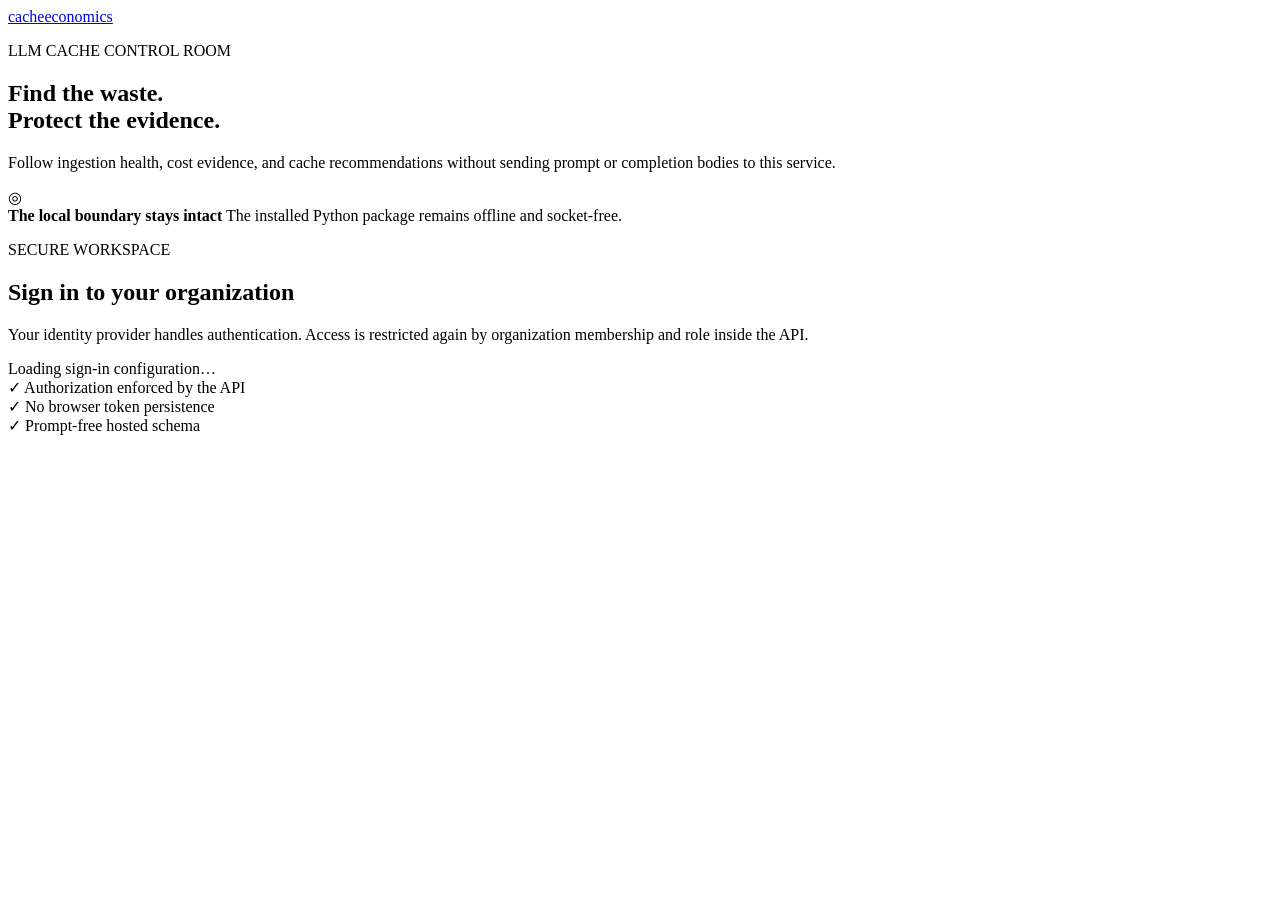
==== apps/dashboard/index.html @ 0790f9ea "Build enterprise hosted control plane and staging deployment" ====
<!doctype html>
<html lang="en">
  <head>
    <meta charset="utf-8">
    <meta name="viewport" content="width=device-width, initial-scale=1">
    <meta name="color-scheme" content="light">
    <meta name="theme-color" content="#173c36">
    <meta
      name="description"
      content="The hosted cacheeconomics dashboard for evidence-backed LLM cache operations."
    >
    <title>cacheeconomics control room</title>
    <link rel="stylesheet" href="/styles.css">
    <script src="/app.js" defer></script>
  </head>
  <body>
    <div id="toast-region" class="toast-region" aria-live="polite"></div>

    <main id="auth-view" class="auth-view">
      <section class="auth-story" aria-labelledby="auth-title">
        <a class="wordmark wordmark-light" href="/" aria-label="cacheeconomics home">
          <span class="mark" aria-hidden="true"><i></i><i></i><i></i></span>
          <span>cacheeconomics</span>
        </a>
        <div class="auth-copy">
          <p class="eyebrow eyebrow-light">LLM CACHE CONTROL ROOM</p>
          <h1 id="auth-title">Find the waste.<br>Protect the evidence.</h1>
          <p>
            Follow ingestion health, cost evidence, and cache recommendations
            without sending prompt or completion bodies to this service.
          </p>
        </div>
        <div class="boundary-card">
          <span class="boundary-icon" aria-hidden="true">◎</span>
          <div>
            <strong>The local boundary stays intact</strong>
            <span>The installed Python package remains offline and socket-free.</span>
          </div>
        </div>
      </section>

      <section class="auth-panel" aria-labelledby="sign-in-title">
        <div class="auth-panel-inner">
          <p class="eyebrow">SECURE WORKSPACE</p>
          <h2 id="sign-in-title">Sign in to your organization</h2>
          <p class="muted">
            Your identity provider handles authentication. Access is restricted
            again by organization membership and role inside the API.
          </p>

          <div id="auth-loading" class="loading-block" role="status">
            <span class="spinner" aria-hidden="true"></span>
            Loading sign-in configuration…
          </div>

          <div id="auth-actions" hidden>
            <button id="oidc-sign-in" class="button button-primary button-wide" type="button" hidden>
              Continue with identity provider
              <span aria-hidden="true">→</span>
            </button>

            <form id="development-token-form" class="development-token" hidden>
              <div class="dev-label">
                <span>Development access</span>
                <span class="badge badge-warning">LOCAL ONLY</span>
              </div>
              <label for="development-token">OIDC bearer token</label>
              <input
                id="development-token"
                name="token"
                type="password"
                required
                autocomplete="off"
                spellcheck="false"
                placeholder="Paste a test token"
              >
              <button class="button button-secondary button-wide" type="submit">
                Open development workspace
              </button>
              <p>The token is held in memory only and is cleared on refresh.</p>
            </form>

            <div id="auth-unconfigured" class="empty-inline" hidden>
              <strong>No sign-in method is configured.</strong>
              <span>Ask the deployment operator to configure dashboard OIDC.</span>
            </div>
          </div>

          <div id="auth-error" class="error-box" role="alert" hidden></div>

          <div class="auth-assurance">
            <div><span aria-hidden="true">✓</span> Authorization enforced by the API</div>
            <div><span aria-hidden="true">✓</span> No browser token persistence</div>
            <div><span aria-hidden="true">✓</span> Prompt-free hosted schema</div>
          </div>
        </div>
      </section>
    </main>

    <div id="workspace" class="workspace" hidden>
      <aside class="sidebar">
        <a class="wordmark wordmark-light" href="/" aria-label="cacheeconomics home">
          <span class="mark" aria-hidden="true"><i></i><i></i><i></i></span>
          <span>cacheeconomics</span>
        </a>

        <div class="workspace-context">
          <label for="organization-select">Organization</label>
          <select id="organization-select"></select>
          <label for="source-select">Data source</label>
          <select id="source-select"></select>
        </div>

        <nav class="primary-nav" aria-label="Workspace">
          <button type="button" class="nav-item is-active" data-view="overview" aria-current="page">
            <span class="nav-icon" aria-hidden="true">◫</span>
            Overview
          </button>
          <button type="button" class="nav-item" data-view="recommendations">
            <span class="nav-icon" aria-hidden="true">↗</span>
            Recommendations
            <span id="finding-count" class="nav-count" hidden></span>
          </button>
          <button type="button" class="nav-item" data-view="operations">
            <span class="nav-icon" aria-hidden="true">⌁</span>
            Operations
          </button>
          <button type="button" class="nav-item" data-view="jobs">
            <span class="nav-icon" aria-hidden="true">◷</span>
            Jobs &amp; health
            <span id="job-alert-count" class="nav-count nav-count-alert" hidden></span>
          </button>
        </nav>

        <div class="sidebar-foot">
          <div class="privacy-note">
            <span aria-hidden="true">◎</span>
            <div><strong>Prompt-free view</strong><small>Operational metadata only</small></div>
          </div>
          <button id="sign-out" class="sign-out" type="button">Sign out</button>
        </div>
      </aside>

      <div class="content-shell">
        <header class="topbar">
          <div>
            <p id="view-kicker" class="eyebrow">CONTROL ROOM</p>
            <h1 id="view-title">Overview</h1>
          </div>
          <div class="topbar-actions">
            <div id="global-status" class="global-status" role="status">
              <span class="status-dot"></span>
              <span>Loading workspace</span>
            </div>
            <button id="refresh-dashboard" class="button button-secondary" type="button">
              Refresh
            </button>
            <button id="run-analysis" class="button button-primary" type="button" hidden>
              Run analysis
            </button>
            <div class="user-chip">
              <span id="user-avatar" class="avatar" aria-hidden="true">?</span>
              <div><strong id="user-name">—</strong><span id="user-role">—</span></div>
            </div>
          </div>
        </header>

        <div id="workspace-notice" class="notice" role="alert" hidden></div>

        <section id="view-overview" class="view-panel" aria-labelledby="view-title">
          <div id="overview-content"></div>
        </section>

        <section id="view-recommendations" class="view-panel" aria-labelledby="view-title" hidden>
          <div id="recommendations-content"></div>
        </section>

        <section id="view-operations" class="view-panel" aria-labelledby="view-title" hidden>
          <div class="view-tools">
            <div>
              <strong>Received request signals</strong>
              <span>Times use the collector timestamps; buckets use API receipt time.</span>
            </div>
            <label class="window-control" for="window-select">
              Window
              <select id="window-select">
                <option value="24">24 hours</option>
                <option value="168" selected>7 days</option>
                <option value="720">30 days</option>
              </select>
            </label>
          </div>
          <div id="operations-content"></div>
        </section>

        <section id="view-jobs" class="view-panel" aria-labelledby="view-title" hidden>
          <div id="jobs-content"></div>
        </section>
      </div>
    </div>
  </body>
</html>
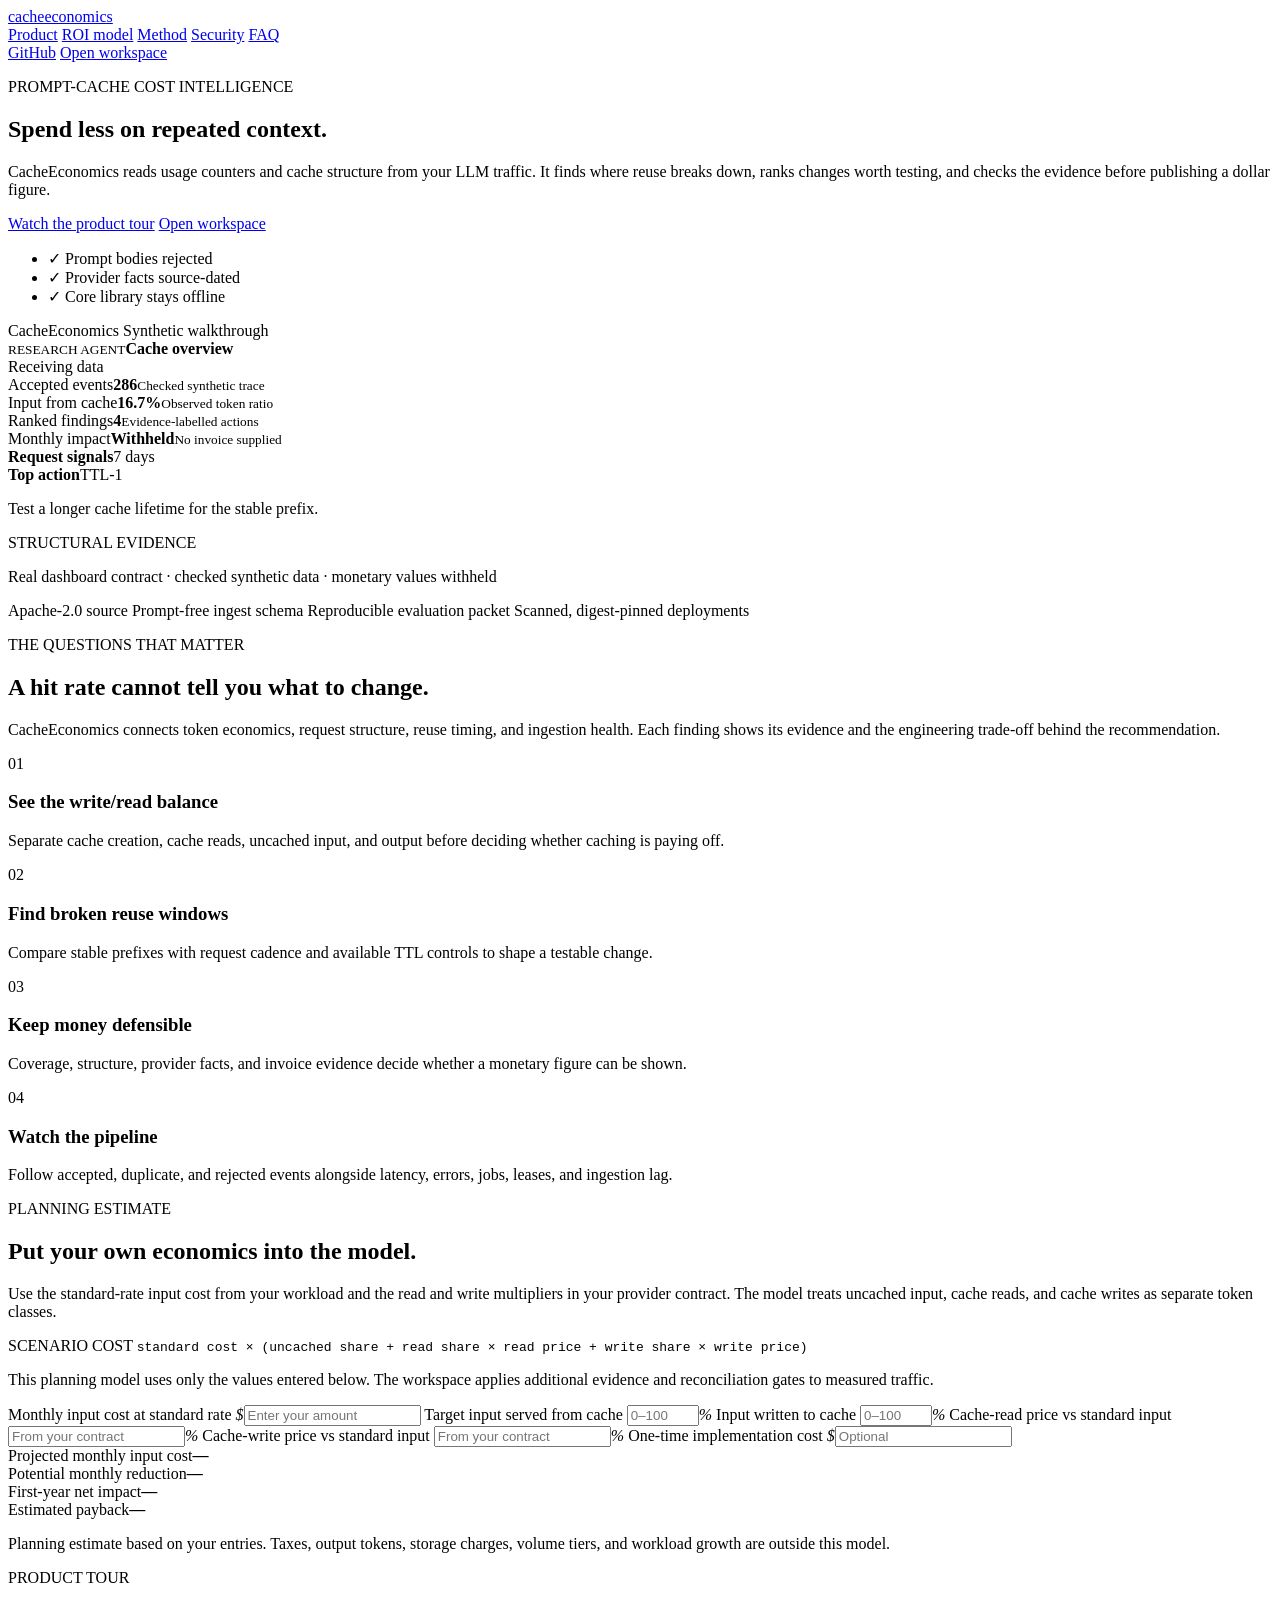
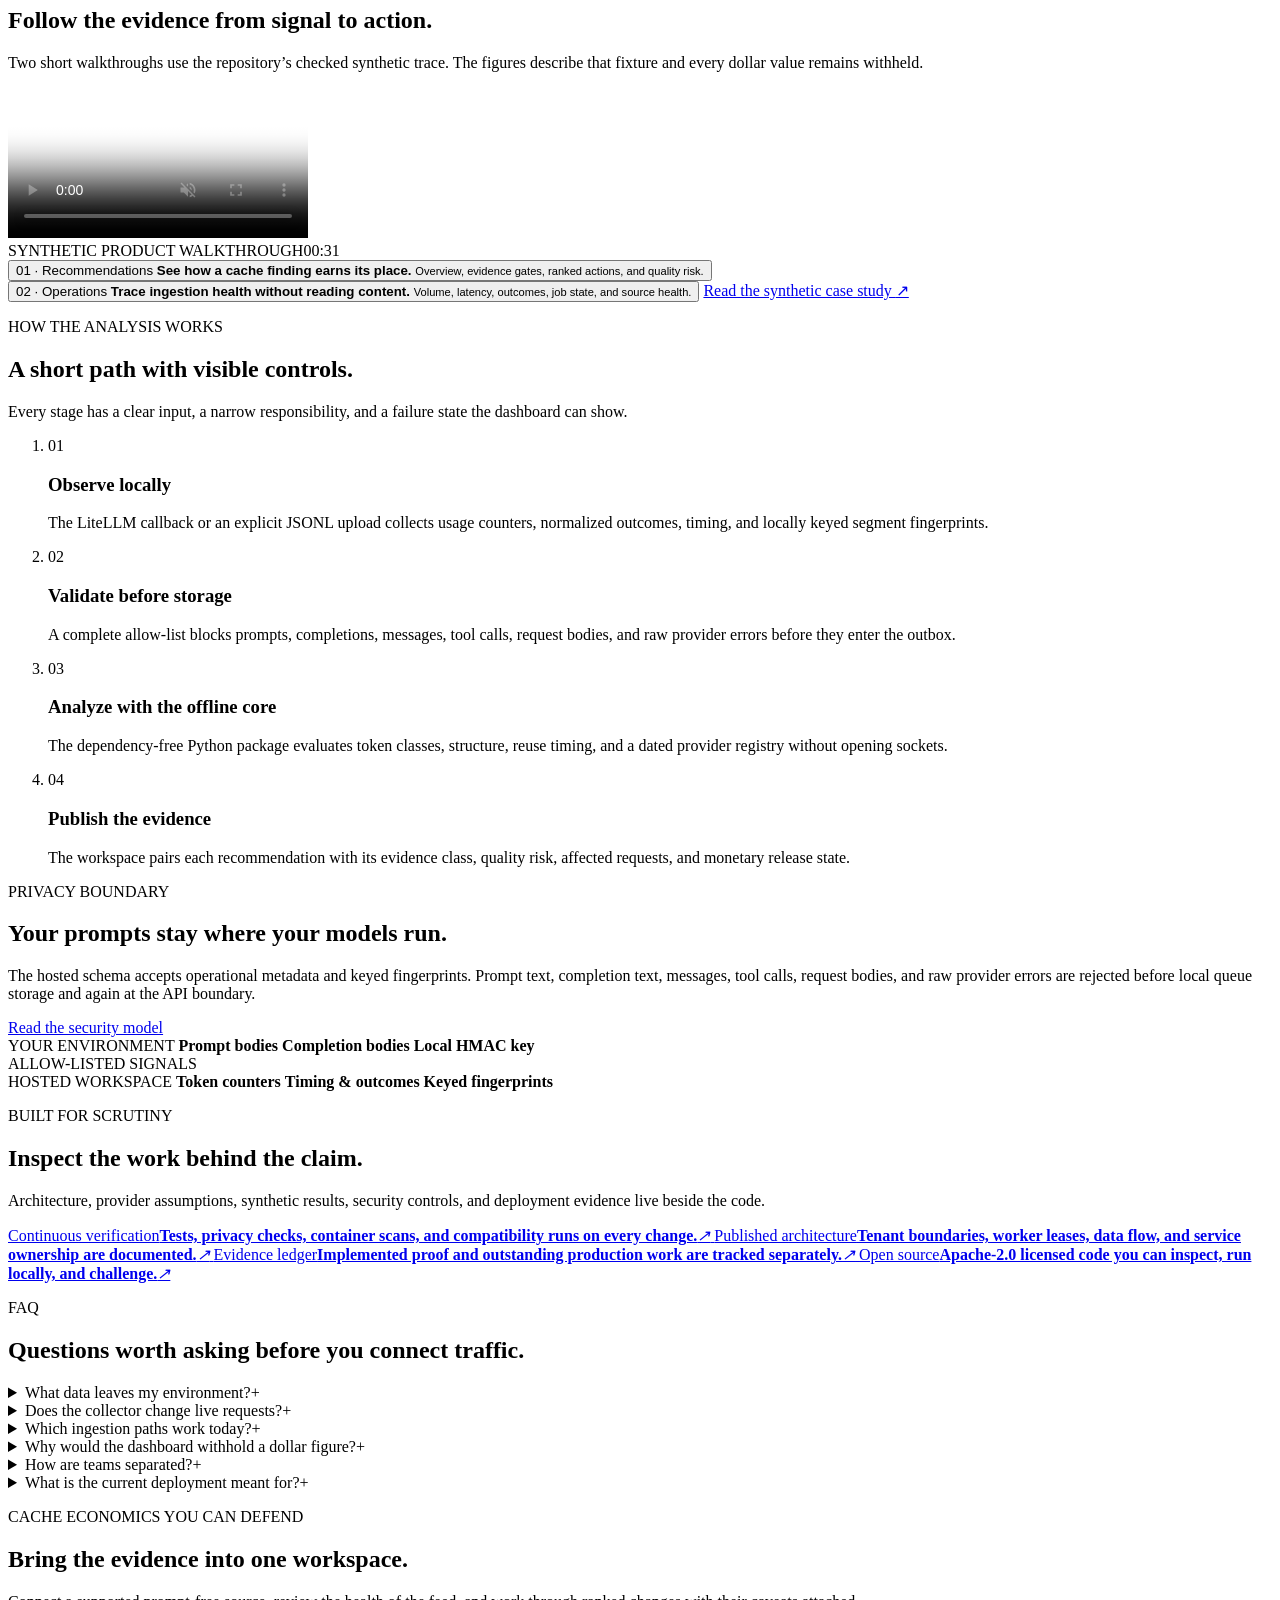
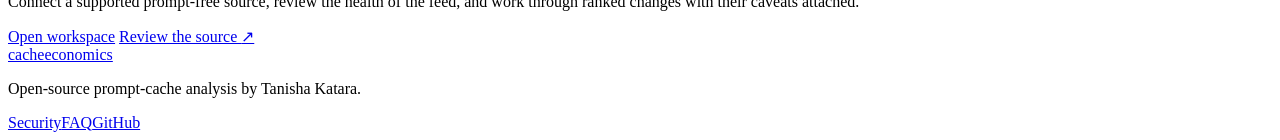
==== commit 1f9421d2: "Build public product site and ROI calculator" ====
--- a/apps/dashboard/index.html
+++ b/apps/dashboard/index.html
@@ -7,27 +7,437 @@
     <meta name="theme-color" content="#173c36">
     <meta
       name="description"
-      content="The hosted cacheeconomics dashboard for evidence-backed LLM cache operations."
+      content="CacheEconomics finds broken prompt-cache reuse, ranks practical fixes, and keeps cost claims behind evidence gates."
     >
-    <title>cacheeconomics control room</title>
+    <meta property="og:title" content="CacheEconomics — prompt-cache cost intelligence">
+    <meta
+      property="og:description"
+      content="Find where LLM cache reuse breaks down and which changes are worth testing."
+    >
+    <meta property="og:type" content="website">
+    <meta
+      property="og:image"
+      content="https://cacheeconomics-dashboard-kmhk76qnoq-ew.a.run.app/media/social-preview.png"
+    >
+    <meta property="og:image:width" content="1200">
+    <meta property="og:image:height" content="630">
+    <meta property="og:image:alt" content="CacheEconomics — Spend less on repeated context.">
+    <meta name="twitter:card" content="summary_large_image">
+    <title>CacheEconomics — prompt-cache cost intelligence</title>
+    <link rel="icon" href="/favicon.svg" type="image/svg+xml">
     <link rel="stylesheet" href="/styles.css">
     <script src="/app.js" defer></script>
   </head>
   <body>
     <div id="toast-region" class="toast-region" aria-live="polite"></div>
 
-    <main id="auth-view" class="auth-view">
+    <main id="landing-view" class="landing-view">
+      <header class="site-header">
+        <a class="wordmark" href="#top" aria-label="CacheEconomics home">
+          <span class="mark" aria-hidden="true"><i></i><i></i><i></i></span>
+          <span>cacheeconomics</span>
+        </a>
+        <nav class="site-nav" aria-label="Main navigation">
+          <a href="#product">Product</a>
+          <a href="#calculator">ROI model</a>
+          <a href="#method">Method</a>
+          <a href="#security">Security</a>
+          <a href="#faq">FAQ</a>
+        </nav>
+        <div class="site-actions">
+          <a
+            class="text-link"
+            href="https://github.com/Tanisha-Katara/cacheeconomics"
+            target="_blank"
+            rel="noopener noreferrer"
+          >GitHub</a>
+          <a class="button button-primary open-workspace" href="#sign-in">Open workspace</a>
+        </div>
+      </header>
+
+      <section id="top" class="hero section-shell">
+        <div class="hero-copy reveal">
+          <p class="eyebrow">PROMPT-CACHE COST INTELLIGENCE</p>
+          <h1>Spend less on repeated context.</h1>
+          <p class="hero-lede">
+            CacheEconomics reads usage counters and cache structure from your
+            LLM traffic. It finds where reuse breaks down, ranks changes worth
+            testing, and checks the evidence before publishing a dollar figure.
+          </p>
+          <div class="hero-actions">
+            <a class="button button-primary button-large" href="#demo">Watch the product tour</a>
+            <a class="button button-secondary button-large open-workspace" href="#sign-in">Open workspace</a>
+          </div>
+          <ul class="hero-proof" aria-label="Product safeguards">
+            <li><span aria-hidden="true">✓</span> Prompt bodies rejected</li>
+            <li><span aria-hidden="true">✓</span> Provider facts source-dated</li>
+            <li><span aria-hidden="true">✓</span> Core library stays offline</li>
+          </ul>
+        </div>
+
+        <div class="hero-product reveal" aria-label="Synthetic dashboard preview">
+          <div class="preview-window">
+            <div class="preview-bar">
+              <span class="preview-brand"><i></i> CacheEconomics</span>
+              <span class="badge badge-info">Synthetic walkthrough</span>
+            </div>
+            <div class="preview-layout">
+              <div class="preview-rail" aria-hidden="true">
+                <span class="preview-rail-logo"></span>
+                <span class="is-active"></span><span></span><span></span><span></span>
+              </div>
+              <div class="preview-main">
+                <div class="preview-heading">
+                  <div><small>RESEARCH AGENT</small><strong>Cache overview</strong></div>
+                  <span class="health-pill"><i></i> Receiving data</span>
+                </div>
+                <div class="preview-kpis">
+                  <div><span>Accepted events</span><strong>286</strong><small>Checked synthetic trace</small></div>
+                  <div><span>Input from cache</span><strong>16.7%</strong><small>Observed token ratio</small></div>
+                  <div><span>Ranked findings</span><strong>4</strong><small>Evidence-labelled actions</small></div>
+                  <div class="withheld"><span>Monthly impact</span><strong>Withheld</strong><small>No invoice supplied</small></div>
+                </div>
+                <div class="preview-lower">
+                  <div class="preview-chart">
+                    <div class="preview-card-title"><strong>Request signals</strong><span>7 days</span></div>
+                    <div class="bar-chart" aria-hidden="true">
+                      <i style="--h:28%"></i><i style="--h:43%"></i><i style="--h:38%"></i>
+                      <i style="--h:62%"></i><i style="--h:56%"></i><i style="--h:78%"></i>
+                      <i style="--h:68%"></i><i style="--h:88%"></i><i style="--h:73%"></i>
+                      <i style="--h:96%"></i><i style="--h:82%"></i><i style="--h:90%"></i>
+                    </div>
+                  </div>
+                  <div class="preview-finding">
+                    <div class="preview-card-title"><strong>Top action</strong><span>TTL-1</span></div>
+                    <p>Test a longer cache lifetime for the stable prefix.</p>
+                    <span class="evidence-tag">STRUCTURAL EVIDENCE</span>
+                  </div>
+                </div>
+              </div>
+            </div>
+          </div>
+          <p class="preview-caption">
+            Real dashboard contract · checked synthetic data · monetary values withheld
+          </p>
+        </div>
+      </section>
+
+      <div class="trust-strip" aria-label="Project credibility">
+        <span>Apache-2.0 source</span>
+        <span>Prompt-free ingest schema</span>
+        <span>Reproducible evaluation packet</span>
+        <span>Scanned, digest-pinned deployments</span>
+      </div>
+
+      <section id="product" class="section-shell product-section">
+        <div class="section-heading reveal">
+          <p class="eyebrow">THE QUESTIONS THAT MATTER</p>
+          <h2>A hit rate cannot tell you what to change.</h2>
+          <p>
+            CacheEconomics connects token economics, request structure, reuse
+            timing, and ingestion health. Each finding shows its evidence and
+            the engineering trade-off behind the recommendation.
+          </p>
+        </div>
+        <div class="outcome-grid">
+          <article class="outcome-card reveal">
+            <span class="outcome-number">01</span>
+            <h3>See the write/read balance</h3>
+            <p>Separate cache creation, cache reads, uncached input, and output before deciding whether caching is paying off.</p>
+          </article>
+          <article class="outcome-card reveal">
+            <span class="outcome-number">02</span>
+            <h3>Find broken reuse windows</h3>
+            <p>Compare stable prefixes with request cadence and available TTL controls to shape a testable change.</p>
+          </article>
+          <article class="outcome-card reveal">
+            <span class="outcome-number">03</span>
+            <h3>Keep money defensible</h3>
+            <p>Coverage, structure, provider facts, and invoice evidence decide whether a monetary figure can be shown.</p>
+          </article>
+          <article class="outcome-card reveal">
+            <span class="outcome-number">04</span>
+            <h3>Watch the pipeline</h3>
+            <p>Follow accepted, duplicate, and rejected events alongside latency, errors, jobs, leases, and ingestion lag.</p>
+          </article>
+        </div>
+      </section>
+
+      <section id="calculator" class="calculator-section">
+        <div class="section-shell calculator-layout">
+          <div class="calculator-copy reveal">
+            <p class="eyebrow">PLANNING ESTIMATE</p>
+            <h2>Put your own economics into the model.</h2>
+            <p>
+              Use the standard-rate input cost from your workload and the read
+              and write multipliers in your provider contract. The model treats
+              uncached input, cache reads, and cache writes as separate token
+              classes.
+            </p>
+            <div class="formula-card">
+              <span>SCENARIO COST</span>
+              <code>standard cost × (uncached share + read share × read price + write share × write price)</code>
+            </div>
+            <p class="calculator-note">
+              This planning model uses only the values entered below. The
+              workspace applies additional evidence and reconciliation gates to
+              measured traffic.
+            </p>
+          </div>
+
+          <form id="roi-calculator" class="calculator-card reveal">
+            <div class="calculator-fields">
+              <label>
+                <span>Monthly input cost at standard rate</span>
+                <span class="input-wrap"><i>$</i><input id="roi-baseline" name="baseline" type="number" min="0" step="0.01" inputmode="decimal" placeholder="Enter your amount" required></span>
+              </label>
+              <label>
+                <span>Target input served from cache</span>
+                <span class="input-wrap input-percent"><input id="roi-read-share" name="read_share" type="number" min="0" max="100" step="0.1" inputmode="decimal" placeholder="0–100" required><i>%</i></span>
+              </label>
+              <label>
+                <span>Input written to cache</span>
+                <span class="input-wrap input-percent"><input id="roi-write-share" name="write_share" type="number" min="0" max="100" step="0.1" inputmode="decimal" placeholder="0–100" required><i>%</i></span>
+              </label>
+              <label>
+                <span>Cache-read price vs standard input</span>
+                <span class="input-wrap input-percent"><input id="roi-read-price" name="read_price" type="number" min="0" step="0.1" inputmode="decimal" placeholder="From your contract" required><i>%</i></span>
+              </label>
+              <label>
+                <span>Cache-write price vs standard input</span>
+                <span class="input-wrap input-percent"><input id="roi-write-price" name="write_price" type="number" min="0" step="0.1" inputmode="decimal" placeholder="From your contract" required><i>%</i></span>
+              </label>
+              <label>
+                <span>One-time implementation cost</span>
+                <span class="input-wrap"><i>$</i><input id="roi-implementation" name="implementation" type="number" min="0" step="0.01" inputmode="decimal" placeholder="Optional"></span>
+              </label>
+            </div>
+            <div id="roi-error" class="calculator-error" role="alert" hidden></div>
+            <div id="roi-results" class="calculator-results" aria-live="polite">
+              <div><span>Projected monthly input cost</span><strong id="roi-projected">—</strong></div>
+              <div class="result-accent"><span>Potential monthly reduction</span><strong id="roi-monthly">—</strong></div>
+              <div><span>First-year net impact</span><strong id="roi-annual">—</strong></div>
+              <div><span>Estimated payback</span><strong id="roi-payback">—</strong></div>
+            </div>
+            <p class="calculator-footnote">Planning estimate based on your entries. Taxes, output tokens, storage charges, volume tiers, and workload growth are outside this model.</p>
+          </form>
+        </div>
+      </section>
+
+      <section id="demo" class="demo-section">
+        <div class="section-shell">
+          <div class="section-heading section-heading-light reveal">
+            <p class="eyebrow eyebrow-light">PRODUCT TOUR</p>
+            <h2>Follow the evidence from signal to action.</h2>
+            <p>
+              Two short walkthroughs use the repository’s checked synthetic
+              trace. The figures describe that fixture and every dollar value
+              remains withheld.
+            </p>
+          </div>
+          <div class="film-layout reveal">
+            <div class="film-frame">
+              <video
+                id="product-film"
+                muted
+                loop
+                playsinline
+                controls
+                preload="metadata"
+                poster="/media/recommendations-tour-poster.jpg"
+              >
+                <source src="/media/recommendations-tour.webm" type="video/webm">
+                Your browser can download the walkthrough from the product repository.
+              </video>
+              <div class="film-label"><span>SYNTHETIC PRODUCT WALKTHROUGH</span><span id="film-duration">00:31</span></div>
+            </div>
+            <div class="film-chapters" role="tablist" aria-label="Product films">
+              <button
+                class="film-chapter is-active"
+                type="button"
+                role="tab"
+                aria-selected="true"
+                data-film="/media/recommendations-tour.webm"
+                data-poster="/media/recommendations-tour-poster.jpg"
+                data-duration="00:31"
+              >
+                <span>01 · Recommendations</span>
+                <strong>See how a cache finding earns its place.</strong>
+                <small>Overview, evidence gates, ranked actions, and quality risk.</small>
+              </button>
+              <button
+                class="film-chapter"
+                type="button"
+                role="tab"
+                aria-selected="false"
+                data-film="/media/operations-tour.webm"
+                data-poster="/media/operations-tour-poster.jpg"
+                data-duration="00:32"
+              >
+                <span>02 · Operations</span>
+                <strong>Trace ingestion health without reading content.</strong>
+                <small>Volume, latency, outcomes, job state, and source health.</small>
+              </button>
+              <a
+                class="film-link"
+                href="https://github.com/Tanisha-Katara/cacheeconomics/blob/main/case-studies/synthetic-hosted-control-plane.md"
+                target="_blank"
+                rel="noopener noreferrer"
+              >Read the synthetic case study <span aria-hidden="true">↗</span></a>
+            </div>
+          </div>
+        </div>
+      </section>
+
+      <section id="method" class="section-shell method-section">
+        <div class="section-heading reveal">
+          <p class="eyebrow">HOW THE ANALYSIS WORKS</p>
+          <h2>A short path with visible controls.</h2>
+          <p>Every stage has a clear input, a narrow responsibility, and a failure state the dashboard can show.</p>
+        </div>
+        <ol class="method-list">
+          <li class="reveal">
+            <span>01</span>
+            <div><h3>Observe locally</h3><p>The LiteLLM callback or an explicit JSONL upload collects usage counters, normalized outcomes, timing, and locally keyed segment fingerprints.</p></div>
+          </li>
+          <li class="reveal">
+            <span>02</span>
+            <div><h3>Validate before storage</h3><p>A complete allow-list blocks prompts, completions, messages, tool calls, request bodies, and raw provider errors before they enter the outbox.</p></div>
+          </li>
+          <li class="reveal">
+            <span>03</span>
+            <div><h3>Analyze with the offline core</h3><p>The dependency-free Python package evaluates token classes, structure, reuse timing, and a dated provider registry without opening sockets.</p></div>
+          </li>
+          <li class="reveal">
+            <span>04</span>
+            <div><h3>Publish the evidence</h3><p>The workspace pairs each recommendation with its evidence class, quality risk, affected requests, and monetary release state.</p></div>
+          </li>
+        </ol>
+      </section>
+
+      <section id="security" class="security-section">
+        <div class="section-shell security-layout">
+          <div class="security-copy reveal">
+            <p class="eyebrow eyebrow-light">PRIVACY BOUNDARY</p>
+            <h2>Your prompts stay where your models run.</h2>
+            <p>
+              The hosted schema accepts operational metadata and keyed
+              fingerprints. Prompt text, completion text, messages, tool calls,
+              request bodies, and raw provider errors are rejected before local
+              queue storage and again at the API boundary.
+            </p>
+            <a
+              class="button button-on-dark"
+              href="https://github.com/Tanisha-Katara/cacheeconomics/blob/main/docs/security-model.md"
+              target="_blank"
+              rel="noopener noreferrer"
+            >Read the security model</a>
+          </div>
+          <div class="boundary-diagram reveal" aria-label="Data boundary overview">
+            <div class="boundary-zone boundary-local">
+              <span>YOUR ENVIRONMENT</span>
+              <strong>Prompt bodies</strong>
+              <strong>Completion bodies</strong>
+              <strong>Local HMAC key</strong>
+            </div>
+            <div class="boundary-flow" aria-hidden="true"><i></i><span>ALLOW-LISTED SIGNALS</span></div>
+            <div class="boundary-zone boundary-hosted">
+              <span>HOSTED WORKSPACE</span>
+              <strong>Token counters</strong>
+              <strong>Timing &amp; outcomes</strong>
+              <strong>Keyed fingerprints</strong>
+            </div>
+          </div>
+        </div>
+      </section>
+
+      <section class="section-shell evidence-section">
+        <div class="section-heading reveal">
+          <p class="eyebrow">BUILT FOR SCRUTINY</p>
+          <h2>Inspect the work behind the claim.</h2>
+          <p>Architecture, provider assumptions, synthetic results, security controls, and deployment evidence live beside the code.</p>
+        </div>
+        <div class="evidence-grid">
+          <a class="evidence-card reveal" href="https://github.com/Tanisha-Katara/cacheeconomics/actions" target="_blank" rel="noopener noreferrer">
+            <span>Continuous verification</span><strong>Tests, privacy checks, container scans, and compatibility runs on every change.</strong><i aria-hidden="true">↗</i>
+          </a>
+          <a class="evidence-card reveal" href="https://github.com/Tanisha-Katara/cacheeconomics/blob/main/docs/architecture.md" target="_blank" rel="noopener noreferrer">
+            <span>Published architecture</span><strong>Tenant boundaries, worker leases, data flow, and service ownership are documented.</strong><i aria-hidden="true">↗</i>
+          </a>
+          <a class="evidence-card reveal" href="https://github.com/Tanisha-Katara/cacheeconomics/blob/main/docs/portfolio-evidence.md" target="_blank" rel="noopener noreferrer">
+            <span>Evidence ledger</span><strong>Implemented proof and outstanding production work are tracked separately.</strong><i aria-hidden="true">↗</i>
+          </a>
+          <a class="evidence-card reveal" href="https://github.com/Tanisha-Katara/cacheeconomics/blob/main/LICENSE" target="_blank" rel="noopener noreferrer">
+            <span>Open source</span><strong>Apache-2.0 licensed code you can inspect, run locally, and challenge.</strong><i aria-hidden="true">↗</i>
+          </a>
+        </div>
+      </section>
+
+      <section id="faq" class="section-shell faq-section">
+        <div class="section-heading reveal">
+          <p class="eyebrow">FAQ</p>
+          <h2>Questions worth asking before you connect traffic.</h2>
+        </div>
+        <div class="faq-list reveal">
+          <details>
+            <summary>What data leaves my environment?<span aria-hidden="true">+</span></summary>
+            <p>Timestamps, token counters, normalized outcome and timing fields, model and surface labels, and locally keyed segment fingerprints. The collector validates that shape before it writes to its local delivery queue.</p>
+          </details>
+          <details>
+            <summary>Does the collector change live requests?<span aria-hidden="true">+</span></summary>
+            <p>The documented LiteLLM setup uses observe-only mode. Marker placement is a separate opt-in behavior that should be evaluated against the workload before use.</p>
+          </details>
+          <details>
+            <summary>Which ingestion paths work today?<span aria-hidden="true">+</span></summary>
+            <p>The implemented live path is a LiteLLM proxy callback. Existing LiteLLM JSONL logs and normalized CacheEconomics traces can also be uploaded explicitly.</p>
+          </details>
+          <details>
+            <summary>Why would the dashboard withhold a dollar figure?<span aria-hidden="true">+</span></summary>
+            <p>Monetary results require sufficient request coverage, structural evidence, reconciled usage, and applicable pricing or invoice evidence. The API returns the reason when a value stays withheld.</p>
+          </details>
+          <details>
+            <summary>How are teams separated?<span aria-hidden="true">+</span></summary>
+            <p>Every workspace request carries an organization context. Membership and roles are enforced by the API, with PostgreSQL row-level security providing a second tenant boundary.</p>
+          </details>
+          <details>
+            <summary>What is the current deployment meant for?<span aria-hidden="true">+</span></summary>
+            <p>The public environment is a low-traffic portfolio staging system using synthetic data. The runbook lists the backup, telemetry, capacity, and incident exercises required before customer production use.</p>
+          </details>
+        </div>
+      </section>
+
+      <section class="closing-section section-shell reveal">
+        <p class="eyebrow eyebrow-light">CACHE ECONOMICS YOU CAN DEFEND</p>
+        <h2>Bring the evidence into one workspace.</h2>
+        <p>Connect a supported prompt-free source, review the health of the feed, and work through ranked changes with their caveats attached.</p>
+        <div class="closing-actions">
+          <a class="button button-light button-large open-workspace" href="#sign-in">Open workspace</a>
+          <a class="closing-link" href="https://github.com/Tanisha-Katara/cacheeconomics" target="_blank" rel="noopener noreferrer">Review the source <span aria-hidden="true">↗</span></a>
+        </div>
+      </section>
+
+      <footer class="site-footer section-shell">
+        <a class="wordmark" href="#top" aria-label="CacheEconomics home">
+          <span class="mark" aria-hidden="true"><i></i><i></i><i></i></span>
+          <span>cacheeconomics</span>
+        </a>
+        <p>Open-source prompt-cache analysis by Tanisha Katara.</p>
+        <div><a href="#security">Security</a><a href="#faq">FAQ</a><a href="https://github.com/Tanisha-Katara/cacheeconomics" target="_blank" rel="noopener noreferrer">GitHub</a></div>
+      </footer>
+    </main>
+
+    <main id="auth-view" class="auth-view" hidden>
       <section class="auth-story" aria-labelledby="auth-title">
-        <a class="wordmark wordmark-light" href="/" aria-label="cacheeconomics home">
+        <a class="wordmark wordmark-light" href="#top" aria-label="CacheEconomics home">
           <span class="mark" aria-hidden="true"><i></i><i></i><i></i></span>
           <span>cacheeconomics</span>
         </a>
         <div class="auth-copy">
-          <p class="eyebrow eyebrow-light">LLM CACHE CONTROL ROOM</p>
-          <h1 id="auth-title">Find the waste.<br>Protect the evidence.</h1>
+          <p class="eyebrow eyebrow-light">YOUR CACHE CONTROL ROOM</p>
+          <h1 id="auth-title">Pick up where the evidence leads.</h1>
           <p>
-            Follow ingestion health, cost evidence, and cache recommendations
-            without sending prompt or completion bodies to this service.
+            Review spend evidence, cache ratios, ranked recommendations,
+            request latency, and ingestion health for your organization.
           </p>
         </div>
         <div class="boundary-card">
@@ -41,11 +451,12 @@
 
       <section class="auth-panel" aria-labelledby="sign-in-title">
         <div class="auth-panel-inner">
+          <a id="back-to-site" class="back-link" href="#top"><span aria-hidden="true">←</span> Product overview</a>
           <p class="eyebrow">SECURE WORKSPACE</p>
-          <h2 id="sign-in-title">Sign in to your organization</h2>
+          <h2 id="sign-in-title">Open your workspace</h2>
           <p class="muted">
-            Your identity provider handles authentication. Access is restricted
-            again by organization membership and role inside the API.
+            Sign in with the identity attached to your organization. Your role
+            controls the sources, analyses, and operational actions you can use.
           </p>
 
           <div id="auth-loading" class="loading-block" role="status">
@@ -55,7 +466,7 @@
 
           <div id="auth-actions" hidden>
             <button id="oidc-sign-in" class="button button-primary button-wide" type="button" hidden>
-              Continue with identity provider
+              Sign in securely
               <span aria-hidden="true">→</span>
             </button>
 
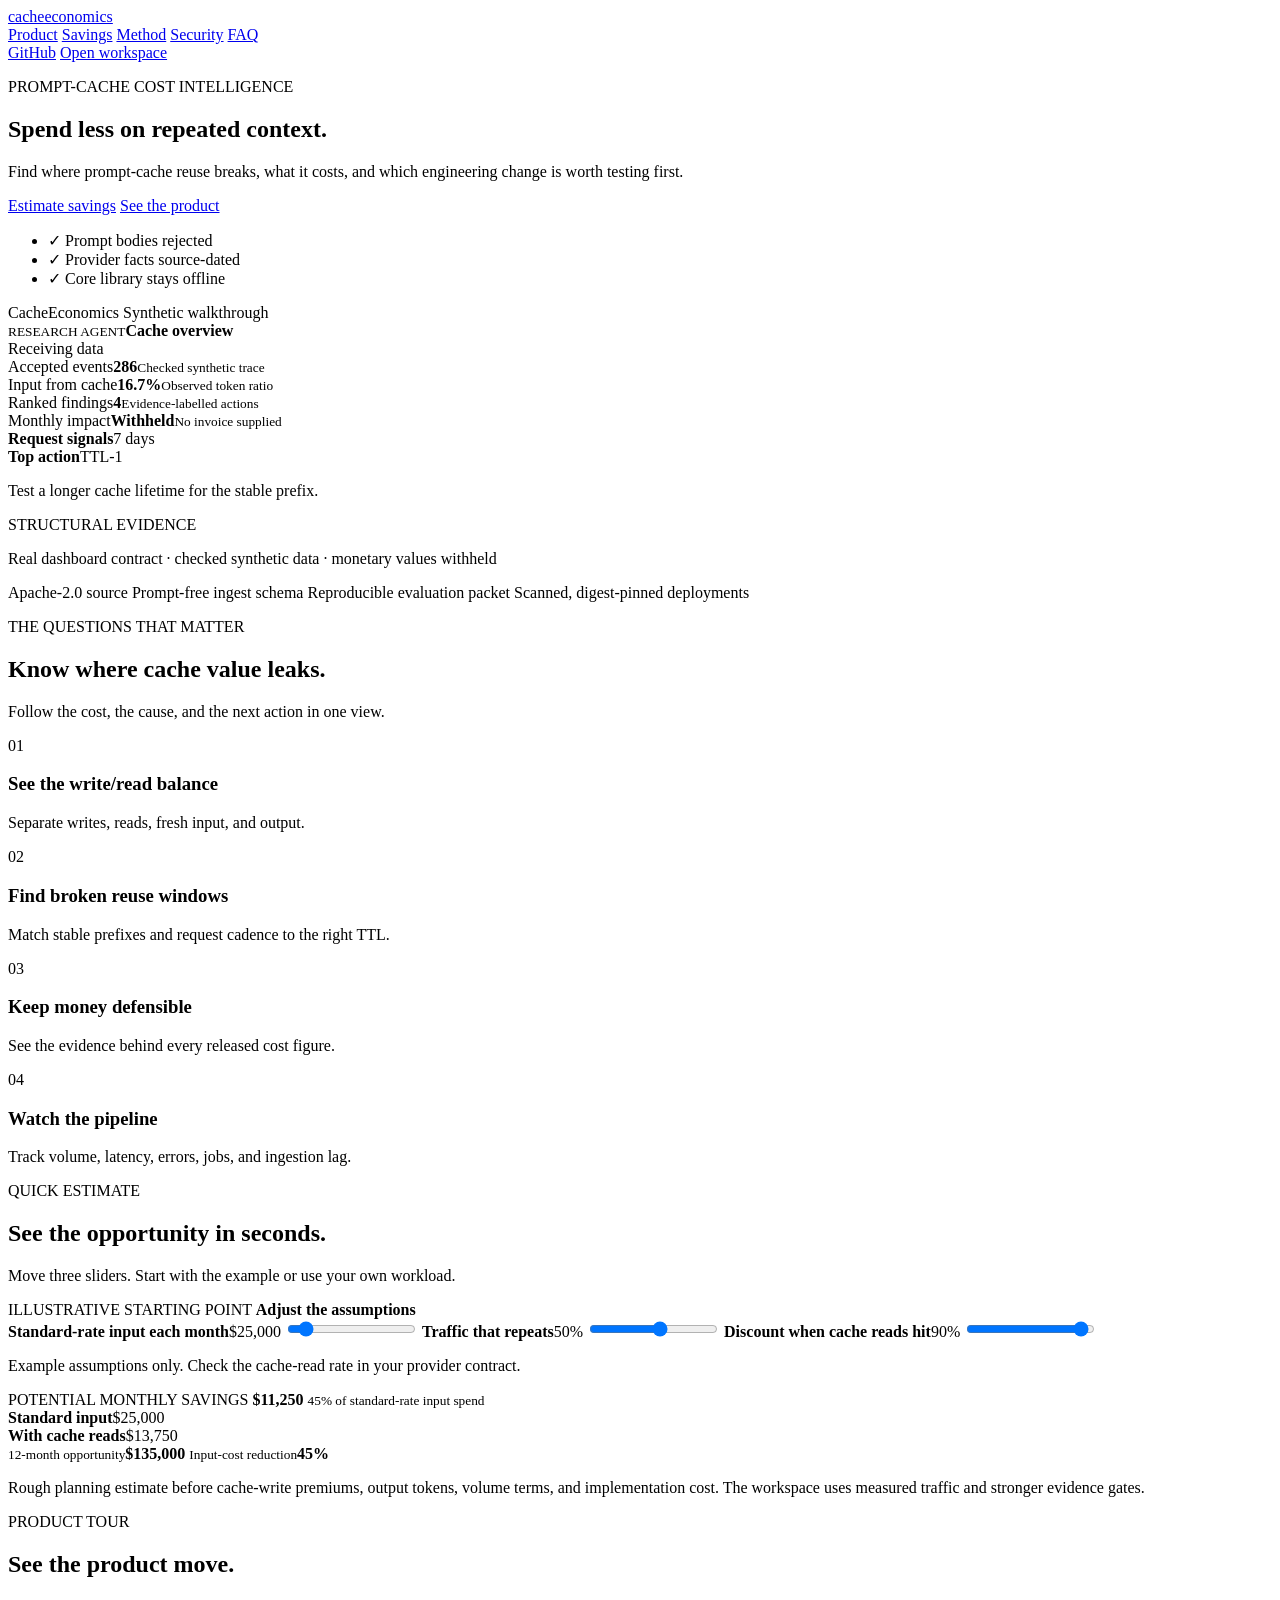
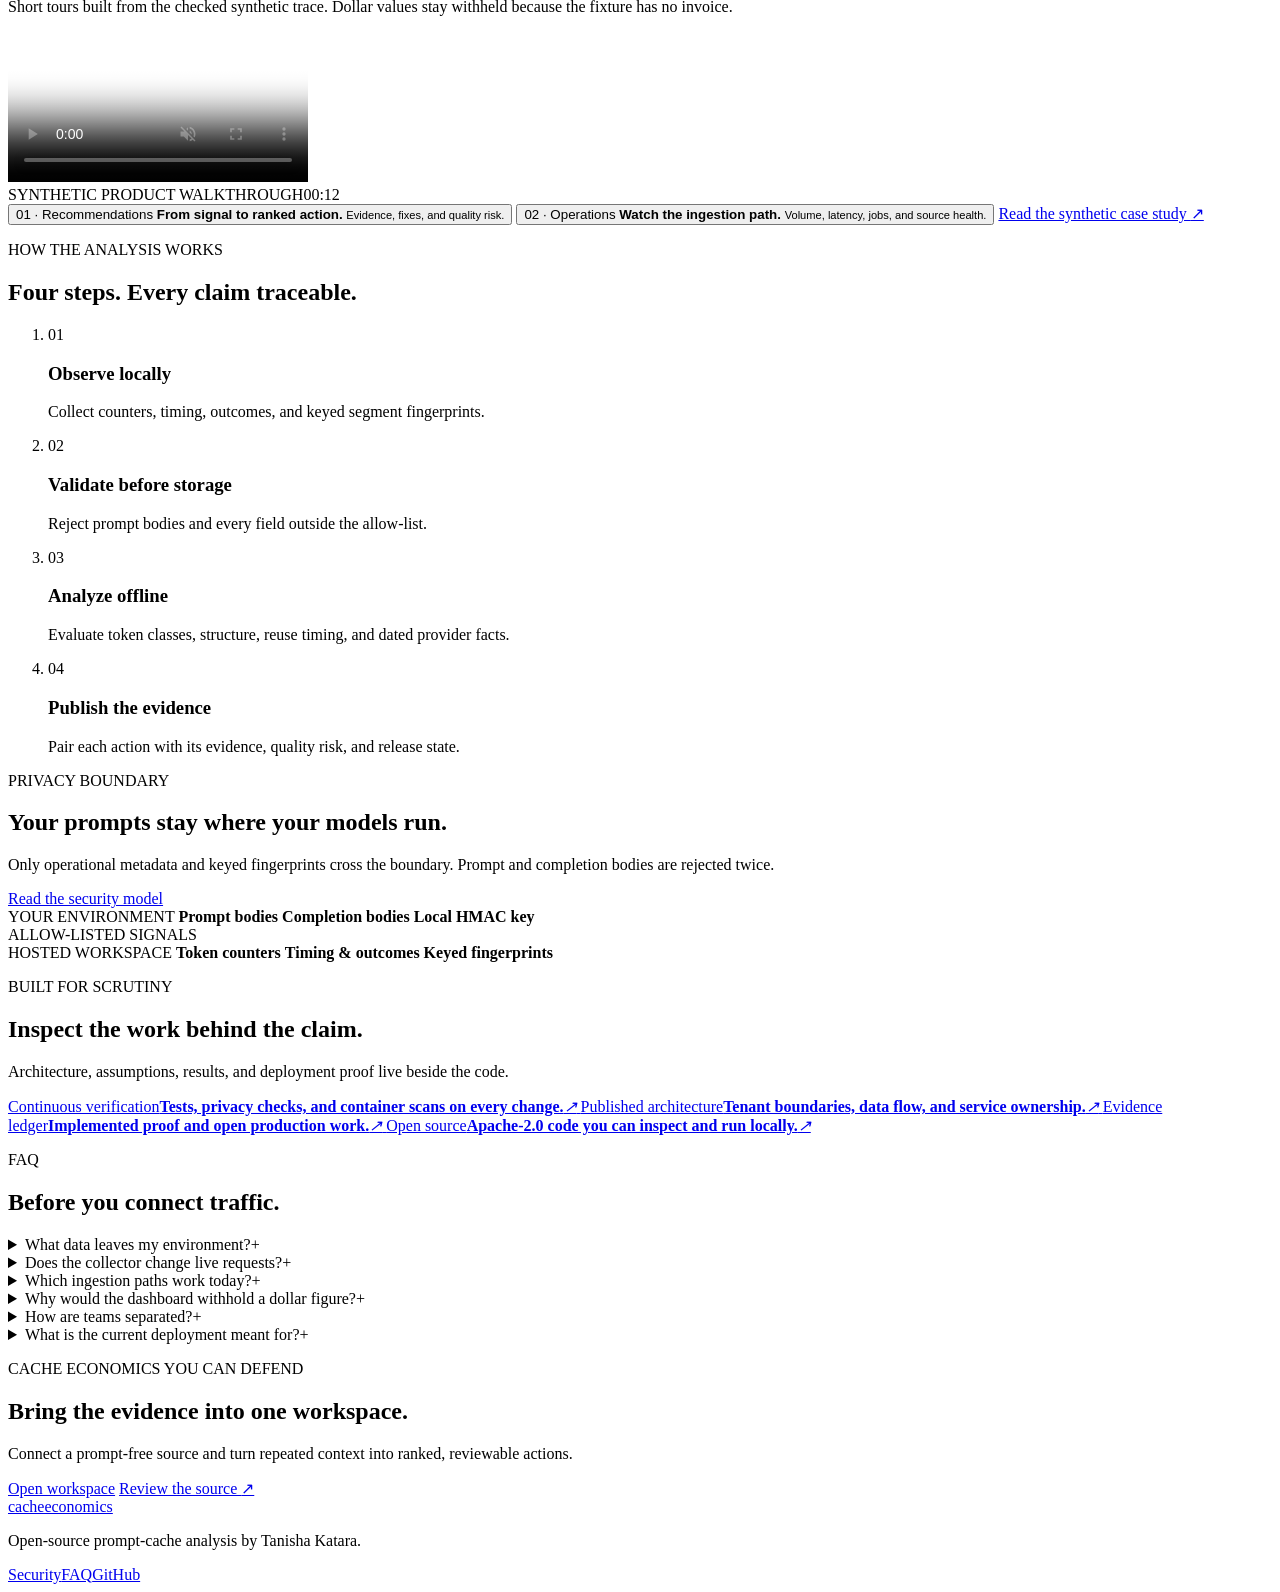
==== commit a2701453: "Repair dashboard visuals and savings story" ====
--- a/apps/dashboard/index.html
+++ b/apps/dashboard/index.html
@@ -39,7 +39,7 @@
         </a>
         <nav class="site-nav" aria-label="Main navigation">
           <a href="#product">Product</a>
-          <a href="#calculator">ROI model</a>
+          <a href="#calculator">Savings</a>
           <a href="#method">Method</a>
           <a href="#security">Security</a>
           <a href="#faq">FAQ</a>
@@ -60,13 +60,12 @@
           <p class="eyebrow">PROMPT-CACHE COST INTELLIGENCE</p>
           <h1>Spend less on repeated context.</h1>
           <p class="hero-lede">
-            CacheEconomics reads usage counters and cache structure from your
-            LLM traffic. It finds where reuse breaks down, ranks changes worth
-            testing, and checks the evidence before publishing a dollar figure.
+            Find where prompt-cache reuse breaks, what it costs, and which
+            engineering change is worth testing first.
           </p>
           <div class="hero-actions">
-            <a class="button button-primary button-large" href="#demo">Watch the product tour</a>
-            <a class="button button-secondary button-large open-workspace" href="#sign-in">Open workspace</a>
+            <a class="button button-primary button-large" href="#calculator">Estimate savings</a>
+            <a class="button button-secondary button-large" href="#demo">See the product</a>
           </div>
           <ul class="hero-proof" aria-label="Product safeguards">
             <li><span aria-hidden="true">✓</span> Prompt bodies rejected</li>
@@ -132,94 +131,86 @@
       <section id="product" class="section-shell product-section">
         <div class="section-heading reveal">
           <p class="eyebrow">THE QUESTIONS THAT MATTER</p>
-          <h2>A hit rate cannot tell you what to change.</h2>
+          <h2>Know where cache value leaks.</h2>
           <p>
-            CacheEconomics connects token economics, request structure, reuse
-            timing, and ingestion health. Each finding shows its evidence and
-            the engineering trade-off behind the recommendation.
+            Follow the cost, the cause, and the next action in one view.
           </p>
         </div>
         <div class="outcome-grid">
           <article class="outcome-card reveal">
             <span class="outcome-number">01</span>
             <h3>See the write/read balance</h3>
-            <p>Separate cache creation, cache reads, uncached input, and output before deciding whether caching is paying off.</p>
+            <p>Separate writes, reads, fresh input, and output.</p>
           </article>
           <article class="outcome-card reveal">
             <span class="outcome-number">02</span>
             <h3>Find broken reuse windows</h3>
-            <p>Compare stable prefixes with request cadence and available TTL controls to shape a testable change.</p>
+            <p>Match stable prefixes and request cadence to the right TTL.</p>
           </article>
           <article class="outcome-card reveal">
             <span class="outcome-number">03</span>
             <h3>Keep money defensible</h3>
-            <p>Coverage, structure, provider facts, and invoice evidence decide whether a monetary figure can be shown.</p>
+            <p>See the evidence behind every released cost figure.</p>
           </article>
           <article class="outcome-card reveal">
             <span class="outcome-number">04</span>
             <h3>Watch the pipeline</h3>
-            <p>Follow accepted, duplicate, and rejected events alongside latency, errors, jobs, leases, and ingestion lag.</p>
+            <p>Track volume, latency, errors, jobs, and ingestion lag.</p>
           </article>
         </div>
       </section>
 
       <section id="calculator" class="calculator-section">
-        <div class="section-shell calculator-layout">
-          <div class="calculator-copy reveal">
-            <p class="eyebrow">PLANNING ESTIMATE</p>
-            <h2>Put your own economics into the model.</h2>
-            <p>
-              Use the standard-rate input cost from your workload and the read
-              and write multipliers in your provider contract. The model treats
-              uncached input, cache reads, and cache writes as separate token
-              classes.
-            </p>
-            <div class="formula-card">
-              <span>SCENARIO COST</span>
-              <code>standard cost × (uncached share + read share × read price + write share × write price)</code>
-            </div>
-            <p class="calculator-note">
-              This planning model uses only the values entered below. The
-              workspace applies additional evidence and reconciliation gates to
-              measured traffic.
-            </p>
+        <div class="section-shell">
+          <div class="section-heading calculator-heading reveal">
+            <p class="eyebrow">QUICK ESTIMATE</p>
+            <h2>See the opportunity in seconds.</h2>
+            <p>Move three sliders. Start with the example or use your own workload.</p>
           </div>
 
           <form id="roi-calculator" class="calculator-card reveal">
-            <div class="calculator-fields">
-              <label>
-                <span>Monthly input cost at standard rate</span>
-                <span class="input-wrap"><i>$</i><input id="roi-baseline" name="baseline" type="number" min="0" step="0.01" inputmode="decimal" placeholder="Enter your amount" required></span>
+            <div class="calculator-controls">
+              <div class="estimate-label">
+                <span>ILLUSTRATIVE STARTING POINT</span>
+                <strong>Adjust the assumptions</strong>
+              </div>
+              <label class="range-field">
+                <span><strong>Standard-rate input each month</strong><output id="roi-baseline-display" for="roi-baseline">$25,000</output></span>
+                <input id="roi-baseline" name="baseline" type="range" min="1000" max="250000" step="1000" value="25000">
               </label>
-              <label>
-                <span>Target input served from cache</span>
-                <span class="input-wrap input-percent"><input id="roi-read-share" name="read_share" type="number" min="0" max="100" step="0.1" inputmode="decimal" placeholder="0–100" required><i>%</i></span>
+              <label class="range-field">
+                <span><strong>Traffic that repeats</strong><output id="roi-repeat-display" for="roi-repeat">50%</output></span>
+                <input id="roi-repeat" name="repeat_share" type="range" min="0" max="90" step="5" value="50">
               </label>
-              <label>
-                <span>Input written to cache</span>
-                <span class="input-wrap input-percent"><input id="roi-write-share" name="write_share" type="number" min="0" max="100" step="0.1" inputmode="decimal" placeholder="0–100" required><i>%</i></span>
+              <label class="range-field">
+                <span><strong>Discount when cache reads hit</strong><output id="roi-discount-display" for="roi-discount">90%</output></span>
+                <input id="roi-discount" name="read_discount" type="range" min="0" max="95" step="5" value="90">
               </label>
-              <label>
-                <span>Cache-read price vs standard input</span>
-                <span class="input-wrap input-percent"><input id="roi-read-price" name="read_price" type="number" min="0" step="0.1" inputmode="decimal" placeholder="From your contract" required><i>%</i></span>
-              </label>
-              <label>
-                <span>Cache-write price vs standard input</span>
-                <span class="input-wrap input-percent"><input id="roi-write-price" name="write_price" type="number" min="0" step="0.1" inputmode="decimal" placeholder="From your contract" required><i>%</i></span>
-              </label>
-              <label>
-                <span>One-time implementation cost</span>
-                <span class="input-wrap"><i>$</i><input id="roi-implementation" name="implementation" type="number" min="0" step="0.01" inputmode="decimal" placeholder="Optional"></span>
-              </label>
-            </div>
-            <div id="roi-error" class="calculator-error" role="alert" hidden></div>
-            <div id="roi-results" class="calculator-results" aria-live="polite">
-              <div><span>Projected monthly input cost</span><strong id="roi-projected">—</strong></div>
-              <div class="result-accent"><span>Potential monthly reduction</span><strong id="roi-monthly">—</strong></div>
-              <div><span>First-year net impact</span><strong id="roi-annual">—</strong></div>
-              <div><span>Estimated payback</span><strong id="roi-payback">—</strong></div>
-            </div>
-            <p class="calculator-footnote">Planning estimate based on your entries. Taxes, output tokens, storage charges, volume tiers, and workload growth are outside this model.</p>
+              <p class="calculator-footnote">Example assumptions only. Check the cache-read rate in your provider contract.</p>
+            </div>
+
+            <div id="roi-results" class="calculator-visual" aria-live="polite">
+              <div class="estimate-primary">
+                <span>POTENTIAL MONTHLY SAVINGS</span>
+                <strong id="roi-monthly">$11,250</strong>
+                <small id="roi-percent">45% of standard-rate input spend</small>
+              </div>
+              <div class="cost-comparison" aria-label="Standard input cost compared with the cache-read scenario">
+                <div class="cost-row">
+                  <span><strong>Standard input</strong><output id="roi-baseline-chart">$25,000</output></span>
+                  <div class="cost-track"><i id="roi-standard-bar"></i></div>
+                </div>
+                <div class="cost-row cost-row-scenario">
+                  <span><strong>With cache reads</strong><output id="roi-projected">$13,750</output></span>
+                  <div class="cost-track"><i id="roi-scenario-bar"></i></div>
+                </div>
+              </div>
+              <div class="estimate-summary">
+                <span><small>12-month opportunity</small><strong id="roi-annual">$135,000</strong></span>
+                <span><small>Input-cost reduction</small><strong id="roi-reduction">45%</strong></span>
+              </div>
+              <p class="calculator-caveat">Rough planning estimate before cache-write premiums, output tokens, volume terms, and implementation cost. The workspace uses measured traffic and stronger evidence gates.</p>
+            </div>
           </form>
         </div>
       </section>
@@ -228,11 +219,10 @@
         <div class="section-shell">
           <div class="section-heading section-heading-light reveal">
             <p class="eyebrow eyebrow-light">PRODUCT TOUR</p>
-            <h2>Follow the evidence from signal to action.</h2>
+            <h2>See the product move.</h2>
             <p>
-              Two short walkthroughs use the repository’s checked synthetic
-              trace. The figures describe that fixture and every dollar value
-              remains withheld.
+              Short tours built from the checked synthetic trace. Dollar values
+              stay withheld because the fixture has no invoice.
             </p>
           </div>
           <div class="film-layout reveal">
@@ -249,7 +239,7 @@
                 <source src="/media/recommendations-tour.webm" type="video/webm">
                 Your browser can download the walkthrough from the product repository.
               </video>
-              <div class="film-label"><span>SYNTHETIC PRODUCT WALKTHROUGH</span><span id="film-duration">00:31</span></div>
+              <div class="film-label"><span>SYNTHETIC PRODUCT WALKTHROUGH</span><span id="film-duration">00:12</span></div>
             </div>
             <div class="film-chapters" role="tablist" aria-label="Product films">
               <button
@@ -259,11 +249,11 @@
                 aria-selected="true"
                 data-film="/media/recommendations-tour.webm"
                 data-poster="/media/recommendations-tour-poster.jpg"
-                data-duration="00:31"
+                data-duration="00:12"
               >
                 <span>01 · Recommendations</span>
-                <strong>See how a cache finding earns its place.</strong>
-                <small>Overview, evidence gates, ranked actions, and quality risk.</small>
+                <strong>From signal to ranked action.</strong>
+                <small>Evidence, fixes, and quality risk.</small>
               </button>
               <button
                 class="film-chapter"
@@ -272,11 +262,11 @@
                 aria-selected="false"
                 data-film="/media/operations-tour.webm"
                 data-poster="/media/operations-tour-poster.jpg"
-                data-duration="00:32"
+                data-duration="00:12"
               >
                 <span>02 · Operations</span>
-                <strong>Trace ingestion health without reading content.</strong>
-                <small>Volume, latency, outcomes, job state, and source health.</small>
+                <strong>Watch the ingestion path.</strong>
+                <small>Volume, latency, jobs, and source health.</small>
               </button>
               <a
                 class="film-link"
@@ -292,25 +282,24 @@
       <section id="method" class="section-shell method-section">
         <div class="section-heading reveal">
           <p class="eyebrow">HOW THE ANALYSIS WORKS</p>
-          <h2>A short path with visible controls.</h2>
-          <p>Every stage has a clear input, a narrow responsibility, and a failure state the dashboard can show.</p>
+          <h2>Four steps. Every claim traceable.</h2>
         </div>
         <ol class="method-list">
           <li class="reveal">
             <span>01</span>
-            <div><h3>Observe locally</h3><p>The LiteLLM callback or an explicit JSONL upload collects usage counters, normalized outcomes, timing, and locally keyed segment fingerprints.</p></div>
+            <div><h3>Observe locally</h3><p>Collect counters, timing, outcomes, and keyed segment fingerprints.</p></div>
           </li>
           <li class="reveal">
             <span>02</span>
-            <div><h3>Validate before storage</h3><p>A complete allow-list blocks prompts, completions, messages, tool calls, request bodies, and raw provider errors before they enter the outbox.</p></div>
+            <div><h3>Validate before storage</h3><p>Reject prompt bodies and every field outside the allow-list.</p></div>
           </li>
           <li class="reveal">
             <span>03</span>
-            <div><h3>Analyze with the offline core</h3><p>The dependency-free Python package evaluates token classes, structure, reuse timing, and a dated provider registry without opening sockets.</p></div>
+            <div><h3>Analyze offline</h3><p>Evaluate token classes, structure, reuse timing, and dated provider facts.</p></div>
           </li>
           <li class="reveal">
             <span>04</span>
-            <div><h3>Publish the evidence</h3><p>The workspace pairs each recommendation with its evidence class, quality risk, affected requests, and monetary release state.</p></div>
+            <div><h3>Publish the evidence</h3><p>Pair each action with its evidence, quality risk, and release state.</p></div>
           </li>
         </ol>
       </section>
@@ -321,10 +310,8 @@
             <p class="eyebrow eyebrow-light">PRIVACY BOUNDARY</p>
             <h2>Your prompts stay where your models run.</h2>
             <p>
-              The hosted schema accepts operational metadata and keyed
-              fingerprints. Prompt text, completion text, messages, tool calls,
-              request bodies, and raw provider errors are rejected before local
-              queue storage and again at the API boundary.
+              Only operational metadata and keyed fingerprints cross the
+              boundary. Prompt and completion bodies are rejected twice.
             </p>
             <a
               class="button button-on-dark"
@@ -355,20 +342,20 @@
         <div class="section-heading reveal">
           <p class="eyebrow">BUILT FOR SCRUTINY</p>
           <h2>Inspect the work behind the claim.</h2>
-          <p>Architecture, provider assumptions, synthetic results, security controls, and deployment evidence live beside the code.</p>
+          <p>Architecture, assumptions, results, and deployment proof live beside the code.</p>
         </div>
         <div class="evidence-grid">
           <a class="evidence-card reveal" href="https://github.com/Tanisha-Katara/cacheeconomics/actions" target="_blank" rel="noopener noreferrer">
-            <span>Continuous verification</span><strong>Tests, privacy checks, container scans, and compatibility runs on every change.</strong><i aria-hidden="true">↗</i>
+            <span>Continuous verification</span><strong>Tests, privacy checks, and container scans on every change.</strong><i aria-hidden="true">↗</i>
           </a>
           <a class="evidence-card reveal" href="https://github.com/Tanisha-Katara/cacheeconomics/blob/main/docs/architecture.md" target="_blank" rel="noopener noreferrer">
-            <span>Published architecture</span><strong>Tenant boundaries, worker leases, data flow, and service ownership are documented.</strong><i aria-hidden="true">↗</i>
+            <span>Published architecture</span><strong>Tenant boundaries, data flow, and service ownership.</strong><i aria-hidden="true">↗</i>
           </a>
           <a class="evidence-card reveal" href="https://github.com/Tanisha-Katara/cacheeconomics/blob/main/docs/portfolio-evidence.md" target="_blank" rel="noopener noreferrer">
-            <span>Evidence ledger</span><strong>Implemented proof and outstanding production work are tracked separately.</strong><i aria-hidden="true">↗</i>
+            <span>Evidence ledger</span><strong>Implemented proof and open production work.</strong><i aria-hidden="true">↗</i>
           </a>
           <a class="evidence-card reveal" href="https://github.com/Tanisha-Katara/cacheeconomics/blob/main/LICENSE" target="_blank" rel="noopener noreferrer">
-            <span>Open source</span><strong>Apache-2.0 licensed code you can inspect, run locally, and challenge.</strong><i aria-hidden="true">↗</i>
+            <span>Open source</span><strong>Apache-2.0 code you can inspect and run locally.</strong><i aria-hidden="true">↗</i>
           </a>
         </div>
       </section>
@@ -376,7 +363,7 @@
       <section id="faq" class="section-shell faq-section">
         <div class="section-heading reveal">
           <p class="eyebrow">FAQ</p>
-          <h2>Questions worth asking before you connect traffic.</h2>
+          <h2>Before you connect traffic.</h2>
         </div>
         <div class="faq-list reveal">
           <details>
@@ -409,7 +396,7 @@
       <section class="closing-section section-shell reveal">
         <p class="eyebrow eyebrow-light">CACHE ECONOMICS YOU CAN DEFEND</p>
         <h2>Bring the evidence into one workspace.</h2>
-        <p>Connect a supported prompt-free source, review the health of the feed, and work through ranked changes with their caveats attached.</p>
+        <p>Connect a prompt-free source and turn repeated context into ranked, reviewable actions.</p>
         <div class="closing-actions">
           <a class="button button-light button-large open-workspace" href="#sign-in">Open workspace</a>
           <a class="closing-link" href="https://github.com/Tanisha-Katara/cacheeconomics" target="_blank" rel="noopener noreferrer">Review the source <span aria-hidden="true">↗</span></a>
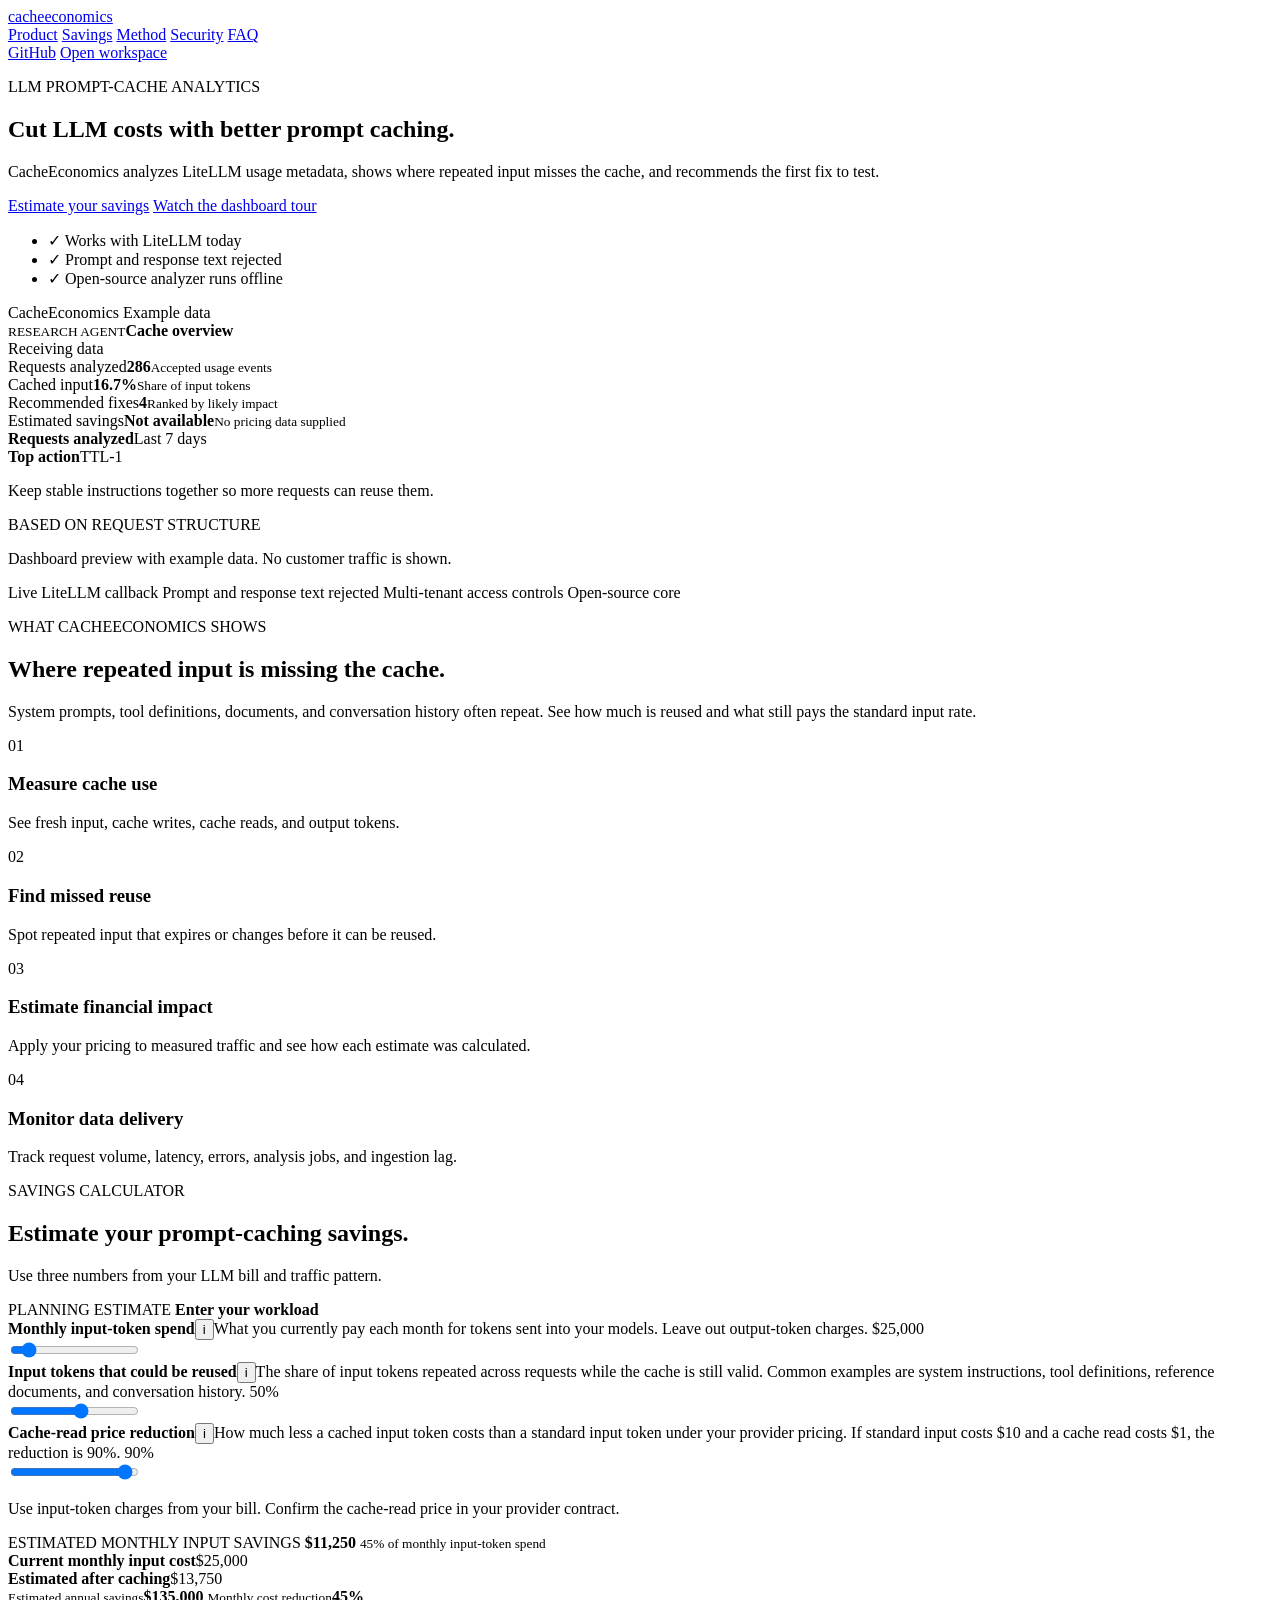
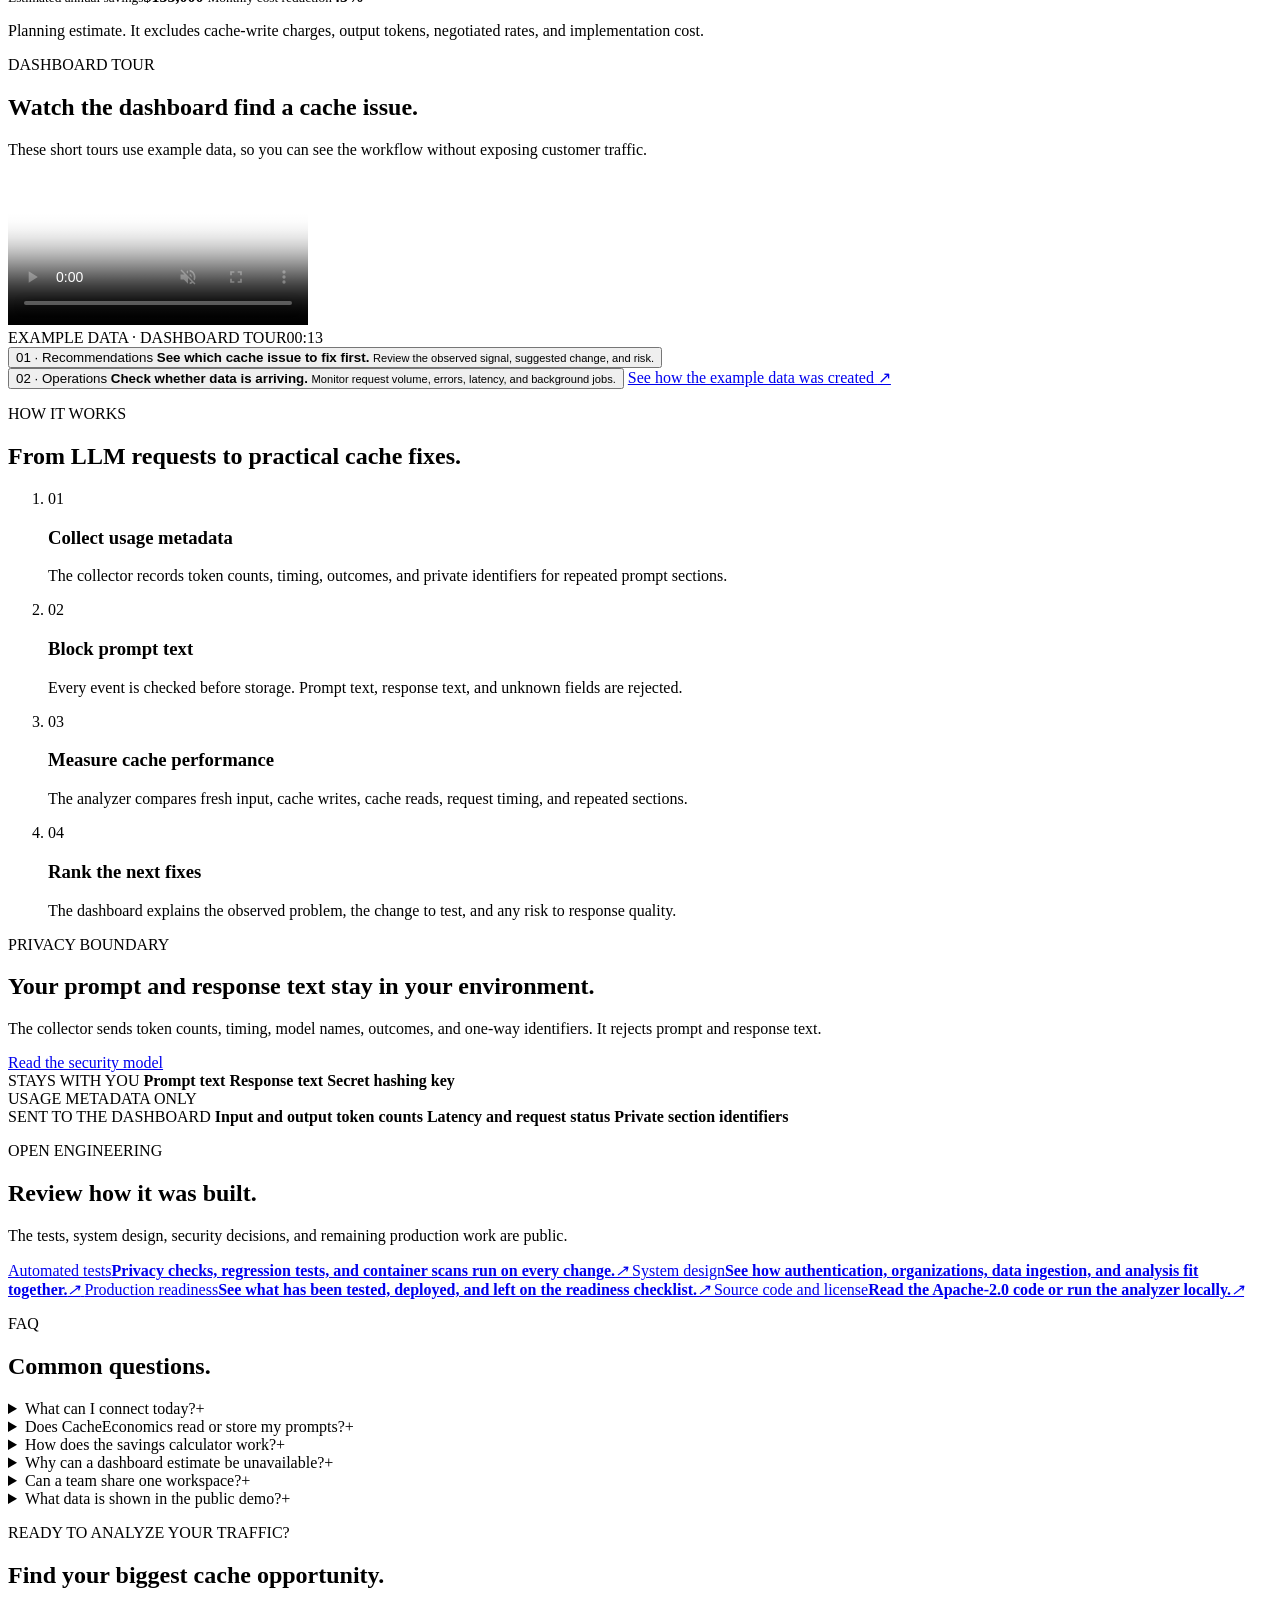
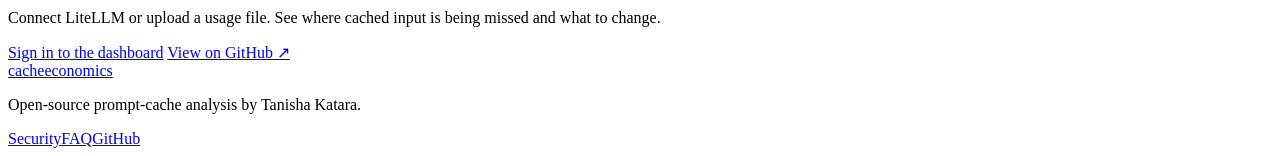
==== commit ccbf76d5: "Clarify landing page and calculator guidance" ====
--- a/apps/dashboard/index.html
+++ b/apps/dashboard/index.html
@@ -7,23 +7,23 @@
     <meta name="theme-color" content="#173c36">
     <meta
       name="description"
-      content="CacheEconomics finds broken prompt-cache reuse, ranks practical fixes, and keeps cost claims behind evidence gates."
+      content="CacheEconomics shows where LLM prompt caching misses repeated input, what it may cost, and which fix to test first."
     >
-    <meta property="og:title" content="CacheEconomics — prompt-cache cost intelligence">
+    <meta property="og:title" content="CacheEconomics — find prompt-cache savings">
     <meta
       property="og:description"
-      content="Find where LLM cache reuse breaks down and which changes are worth testing."
+      content="Measure prompt-cache use, find missed savings, and get a practical list of fixes for your LLM workload."
     >
     <meta property="og:type" content="website">
     <meta
       property="og:image"
-      content="https://cacheeconomics-dashboard-kmhk76qnoq-ew.a.run.app/media/social-preview.png"
+      content="https://cacheeconomics.tanishakatara.com/media/social-preview.png"
     >
     <meta property="og:image:width" content="1200">
     <meta property="og:image:height" content="630">
-    <meta property="og:image:alt" content="CacheEconomics — Spend less on repeated context.">
+    <meta property="og:image:alt" content="CacheEconomics — Cut LLM costs with better prompt caching.">
     <meta name="twitter:card" content="summary_large_image">
-    <title>CacheEconomics — prompt-cache cost intelligence</title>
+    <title>CacheEconomics — find prompt-cache savings</title>
     <link rel="icon" href="/favicon.svg" type="image/svg+xml">
     <link rel="stylesheet" href="/styles.css">
     <script src="/app.js" defer></script>
@@ -57,28 +57,28 @@
 
       <section id="top" class="hero section-shell">
         <div class="hero-copy reveal">
-          <p class="eyebrow">PROMPT-CACHE COST INTELLIGENCE</p>
-          <h1>Spend less on repeated context.</h1>
+          <p class="eyebrow">LLM PROMPT-CACHE ANALYTICS</p>
+          <h1>Cut LLM costs with better prompt caching.</h1>
           <p class="hero-lede">
-            Find where prompt-cache reuse breaks, what it costs, and which
-            engineering change is worth testing first.
+            CacheEconomics analyzes LiteLLM usage metadata, shows where repeated
+            input misses the cache, and recommends the first fix to test.
           </p>
           <div class="hero-actions">
-            <a class="button button-primary button-large" href="#calculator">Estimate savings</a>
-            <a class="button button-secondary button-large" href="#demo">See the product</a>
+            <a class="button button-primary button-large" href="#calculator">Estimate your savings</a>
+            <a class="button button-secondary button-large" href="#demo">Watch the dashboard tour</a>
           </div>
           <ul class="hero-proof" aria-label="Product safeguards">
-            <li><span aria-hidden="true">✓</span> Prompt bodies rejected</li>
-            <li><span aria-hidden="true">✓</span> Provider facts source-dated</li>
-            <li><span aria-hidden="true">✓</span> Core library stays offline</li>
+            <li><span aria-hidden="true">✓</span> Works with LiteLLM today</li>
+            <li><span aria-hidden="true">✓</span> Prompt and response text rejected</li>
+            <li><span aria-hidden="true">✓</span> Open-source analyzer runs offline</li>
           </ul>
         </div>
 
-        <div class="hero-product reveal" aria-label="Synthetic dashboard preview">
+        <div class="hero-product reveal" aria-label="Dashboard preview using example data">
           <div class="preview-window">
             <div class="preview-bar">
               <span class="preview-brand"><i></i> CacheEconomics</span>
-              <span class="badge badge-info">Synthetic walkthrough</span>
+              <span class="badge badge-info">Example data</span>
             </div>
             <div class="preview-layout">
               <div class="preview-rail" aria-hidden="true">
@@ -91,71 +91,67 @@
                   <span class="health-pill"><i></i> Receiving data</span>
                 </div>
                 <div class="preview-kpis">
-                  <div><span>Accepted events</span><strong>286</strong><small>Checked synthetic trace</small></div>
-                  <div><span>Input from cache</span><strong>16.7%</strong><small>Observed token ratio</small></div>
-                  <div><span>Ranked findings</span><strong>4</strong><small>Evidence-labelled actions</small></div>
-                  <div class="withheld"><span>Monthly impact</span><strong>Withheld</strong><small>No invoice supplied</small></div>
+                  <div><span>Requests analyzed</span><strong>286</strong><small>Accepted usage events</small></div>
+                  <div><span>Cached input</span><strong>16.7%</strong><small>Share of input tokens</small></div>
+                  <div><span>Recommended fixes</span><strong>4</strong><small>Ranked by likely impact</small></div>
+                  <div class="withheld"><span>Estimated savings</span><strong>Not available</strong><small>No pricing data supplied</small></div>
                 </div>
                 <div class="preview-lower">
                   <div class="preview-chart">
-                    <div class="preview-card-title"><strong>Request signals</strong><span>7 days</span></div>
+                    <div class="preview-card-title"><strong>Requests analyzed</strong><span>Last 7 days</span></div>
                     <div class="bar-chart" aria-hidden="true">
-                      <i style="--h:28%"></i><i style="--h:43%"></i><i style="--h:38%"></i>
-                      <i style="--h:62%"></i><i style="--h:56%"></i><i style="--h:78%"></i>
-                      <i style="--h:68%"></i><i style="--h:88%"></i><i style="--h:73%"></i>
-                      <i style="--h:96%"></i><i style="--h:82%"></i><i style="--h:90%"></i>
+                      <i></i><i></i><i></i><i></i><i></i><i></i>
+                      <i></i><i></i><i></i><i></i><i></i><i></i>
                     </div>
                   </div>
                   <div class="preview-finding">
                     <div class="preview-card-title"><strong>Top action</strong><span>TTL-1</span></div>
-                    <p>Test a longer cache lifetime for the stable prefix.</p>
-                    <span class="evidence-tag">STRUCTURAL EVIDENCE</span>
+                    <p>Keep stable instructions together so more requests can reuse them.</p>
+                    <span class="evidence-tag">BASED ON REQUEST STRUCTURE</span>
                   </div>
                 </div>
               </div>
             </div>
           </div>
           <p class="preview-caption">
-            Real dashboard contract · checked synthetic data · monetary values withheld
+            Dashboard preview with example data. No customer traffic is shown.
           </p>
         </div>
       </section>
 
       <div class="trust-strip" aria-label="Project credibility">
-        <span>Apache-2.0 source</span>
-        <span>Prompt-free ingest schema</span>
-        <span>Reproducible evaluation packet</span>
-        <span>Scanned, digest-pinned deployments</span>
+        <span>Live LiteLLM callback</span>
+        <span>Prompt and response text rejected</span>
+        <span>Multi-tenant access controls</span>
+        <span>Open-source core</span>
       </div>
 
       <section id="product" class="section-shell product-section">
         <div class="section-heading reveal">
-          <p class="eyebrow">THE QUESTIONS THAT MATTER</p>
-          <h2>Know where cache value leaks.</h2>
-          <p>
-            Follow the cost, the cause, and the next action in one view.
-          </p>
+          <p class="eyebrow">WHAT CACHEECONOMICS SHOWS</p>
+          <h2>Where repeated input is missing the cache.</h2>
+          <p>System prompts, tool definitions, documents, and conversation history often repeat. See how much is reused and what still pays the standard input rate.</p>
         </div>
         <div class="outcome-grid">
           <article class="outcome-card reveal">
             <span class="outcome-number">01</span>
-            <h3>See the write/read balance</h3>
-            <p>Separate writes, reads, fresh input, and output.</p>
+            <h3>Measure cache use</h3>
+            <p>See fresh input, cache writes, cache reads, and output tokens.</p>
           </article>
           <article class="outcome-card reveal">
             <span class="outcome-number">02</span>
-            <h3>Find broken reuse windows</h3>
-            <p>Match stable prefixes and request cadence to the right TTL.</p>
+            <h3>Find missed reuse</h3>
+            <p>Spot repeated input that expires or changes before it can be reused.</p>
           </article>
           <article class="outcome-card reveal">
             <span class="outcome-number">03</span>
-            <h3>Keep money defensible</h3>
-            <p>See the evidence behind every released cost figure.</p>
+            <h3>Estimate financial impact</h3>
+            <p>Apply your pricing to measured traffic and see how each estimate was calculated.</p>
           </article>
           <article class="outcome-card reveal">
             <span class="outcome-number">04</span>
-            <h3>Watch the pipeline</h3>
-            <p>Track volume, latency, errors, jobs, and ingestion lag.</p>
+            <h3>Monitor data delivery</h3>
+            <p>Track request volume, latency, errors, analysis jobs, and ingestion lag.</p>
           </article>
         </div>
       </section>
@@ -163,53 +159,62 @@
       <section id="calculator" class="calculator-section">
         <div class="section-shell">
           <div class="section-heading calculator-heading reveal">
-            <p class="eyebrow">QUICK ESTIMATE</p>
-            <h2>See the opportunity in seconds.</h2>
-            <p>Move three sliders. Start with the example or use your own workload.</p>
+            <p class="eyebrow">SAVINGS CALCULATOR</p>
+            <h2>Estimate your prompt-caching savings.</h2>
+            <p>Use three numbers from your LLM bill and traffic pattern.</p>
           </div>
 
           <form id="roi-calculator" class="calculator-card reveal">
             <div class="calculator-controls">
               <div class="estimate-label">
-                <span>ILLUSTRATIVE STARTING POINT</span>
-                <strong>Adjust the assumptions</strong>
-              </div>
-              <label class="range-field">
-                <span><strong>Standard-rate input each month</strong><output id="roi-baseline-display" for="roi-baseline">$25,000</output></span>
-                <input id="roi-baseline" name="baseline" type="range" min="1000" max="250000" step="1000" value="25000">
-              </label>
-              <label class="range-field">
-                <span><strong>Traffic that repeats</strong><output id="roi-repeat-display" for="roi-repeat">50%</output></span>
-                <input id="roi-repeat" name="repeat_share" type="range" min="0" max="90" step="5" value="50">
-              </label>
-              <label class="range-field">
-                <span><strong>Discount when cache reads hit</strong><output id="roi-discount-display" for="roi-discount">90%</output></span>
-                <input id="roi-discount" name="read_discount" type="range" min="0" max="95" step="5" value="90">
-              </label>
-              <p class="calculator-footnote">Example assumptions only. Check the cache-read rate in your provider contract.</p>
+                <span>PLANNING ESTIMATE</span>
+                <strong>Enter your workload</strong>
+              </div>
+              <div class="range-field">
+                <div class="range-field-head">
+                  <span class="control-label"><label for="roi-baseline"><strong>Monthly input-token spend</strong></label><button class="info-button" type="button" aria-label="Explain monthly input-token spend" aria-describedby="tip-baseline">i</button><span id="tip-baseline" class="metric-tooltip" role="tooltip">What you currently pay each month for tokens sent into your models. Leave out output-token charges.</span></span>
+                  <output id="roi-baseline-display" for="roi-baseline">$25,000</output>
+                </div>
+                <input id="roi-baseline" name="baseline" type="range" min="1000" max="250000" step="1000" value="25000" aria-describedby="tip-baseline">
+              </div>
+              <div class="range-field">
+                <div class="range-field-head">
+                  <span class="control-label"><label for="roi-repeat"><strong>Input tokens that could be reused</strong></label><button class="info-button" type="button" aria-label="Explain reusable input tokens" aria-describedby="tip-repeat">i</button><span id="tip-repeat" class="metric-tooltip" role="tooltip">The share of input tokens repeated across requests while the cache is still valid. Common examples are system instructions, tool definitions, reference documents, and conversation history.</span></span>
+                  <output id="roi-repeat-display" for="roi-repeat">50%</output>
+                </div>
+                <input id="roi-repeat" name="repeat_share" type="range" min="0" max="90" step="5" value="50" aria-describedby="tip-repeat">
+              </div>
+              <div class="range-field">
+                <div class="range-field-head">
+                  <span class="control-label"><label for="roi-discount"><strong>Cache-read price reduction</strong></label><button class="info-button" type="button" aria-label="Explain cache-read price reduction" aria-describedby="tip-discount">i</button><span id="tip-discount" class="metric-tooltip" role="tooltip">How much less a cached input token costs than a standard input token under your provider pricing. If standard input costs $10 and a cache read costs $1, the reduction is 90%.</span></span>
+                  <output id="roi-discount-display" for="roi-discount">90%</output>
+                </div>
+                <input id="roi-discount" name="read_discount" type="range" min="0" max="95" step="5" value="90" aria-describedby="tip-discount">
+              </div>
+              <p class="calculator-footnote">Use input-token charges from your bill. Confirm the cache-read price in your provider contract.</p>
             </div>
 
             <div id="roi-results" class="calculator-visual" aria-live="polite">
               <div class="estimate-primary">
-                <span>POTENTIAL MONTHLY SAVINGS</span>
+                <span>ESTIMATED MONTHLY INPUT SAVINGS</span>
                 <strong id="roi-monthly">$11,250</strong>
-                <small id="roi-percent">45% of standard-rate input spend</small>
+                <small id="roi-percent">45% of monthly input-token spend</small>
               </div>
               <div class="cost-comparison" aria-label="Standard input cost compared with the cache-read scenario">
                 <div class="cost-row">
-                  <span><strong>Standard input</strong><output id="roi-baseline-chart">$25,000</output></span>
+                  <span><strong>Current monthly input cost</strong><output id="roi-baseline-chart">$25,000</output></span>
                   <div class="cost-track"><i id="roi-standard-bar"></i></div>
                 </div>
                 <div class="cost-row cost-row-scenario">
-                  <span><strong>With cache reads</strong><output id="roi-projected">$13,750</output></span>
+                  <span><strong>Estimated after caching</strong><output id="roi-projected">$13,750</output></span>
                   <div class="cost-track"><i id="roi-scenario-bar"></i></div>
                 </div>
               </div>
               <div class="estimate-summary">
-                <span><small>12-month opportunity</small><strong id="roi-annual">$135,000</strong></span>
-                <span><small>Input-cost reduction</small><strong id="roi-reduction">45%</strong></span>
-              </div>
-              <p class="calculator-caveat">Rough planning estimate before cache-write premiums, output tokens, volume terms, and implementation cost. The workspace uses measured traffic and stronger evidence gates.</p>
+                <span><small>Estimated annual savings</small><strong id="roi-annual">$135,000</strong></span>
+                <span><small>Monthly cost reduction</small><strong id="roi-reduction">45%</strong></span>
+              </div>
+              <p class="calculator-caveat">Planning estimate. It excludes cache-write charges, output tokens, negotiated rates, and implementation cost.</p>
             </div>
           </form>
         </div>
@@ -218,11 +223,11 @@
       <section id="demo" class="demo-section">
         <div class="section-shell">
           <div class="section-heading section-heading-light reveal">
-            <p class="eyebrow eyebrow-light">PRODUCT TOUR</p>
-            <h2>See the product move.</h2>
+            <p class="eyebrow eyebrow-light">DASHBOARD TOUR</p>
+            <h2>Watch the dashboard find a cache issue.</h2>
             <p>
-              Short tours built from the checked synthetic trace. Dollar values
-              stay withheld because the fixture has no invoice.
+              These short tours use example data, so you can see the workflow
+              without exposing customer traffic.
             </p>
           </div>
           <div class="film-layout reveal">
@@ -239,7 +244,7 @@
                 <source src="/media/recommendations-tour.webm" type="video/webm">
                 Your browser can download the walkthrough from the product repository.
               </video>
-              <div class="film-label"><span>SYNTHETIC PRODUCT WALKTHROUGH</span><span id="film-duration">00:12</span></div>
+              <div class="film-label"><span>EXAMPLE DATA · DASHBOARD TOUR</span><span id="film-duration">00:13</span></div>
             </div>
             <div class="film-chapters" role="tablist" aria-label="Product films">
               <button
@@ -249,11 +254,11 @@
                 aria-selected="true"
                 data-film="/media/recommendations-tour.webm"
                 data-poster="/media/recommendations-tour-poster.jpg"
-                data-duration="00:12"
+                data-duration="00:13"
               >
                 <span>01 · Recommendations</span>
-                <strong>From signal to ranked action.</strong>
-                <small>Evidence, fixes, and quality risk.</small>
+                <strong>See which cache issue to fix first.</strong>
+                <small>Review the observed signal, suggested change, and risk.</small>
               </button>
               <button
                 class="film-chapter"
@@ -262,18 +267,18 @@
                 aria-selected="false"
                 data-film="/media/operations-tour.webm"
                 data-poster="/media/operations-tour-poster.jpg"
-                data-duration="00:12"
+                data-duration="00:11"
               >
                 <span>02 · Operations</span>
-                <strong>Watch the ingestion path.</strong>
-                <small>Volume, latency, jobs, and source health.</small>
+                <strong>Check whether data is arriving.</strong>
+                <small>Monitor request volume, errors, latency, and background jobs.</small>
               </button>
               <a
                 class="film-link"
                 href="https://github.com/Tanisha-Katara/cacheeconomics/blob/main/case-studies/synthetic-hosted-control-plane.md"
                 target="_blank"
                 rel="noopener noreferrer"
-              >Read the synthetic case study <span aria-hidden="true">↗</span></a>
+              >See how the example data was created <span aria-hidden="true">↗</span></a>
             </div>
           </div>
         </div>
@@ -281,25 +286,25 @@
 
       <section id="method" class="section-shell method-section">
         <div class="section-heading reveal">
-          <p class="eyebrow">HOW THE ANALYSIS WORKS</p>
-          <h2>Four steps. Every claim traceable.</h2>
+          <p class="eyebrow">HOW IT WORKS</p>
+          <h2>From LLM requests to practical cache fixes.</h2>
         </div>
         <ol class="method-list">
           <li class="reveal">
             <span>01</span>
-            <div><h3>Observe locally</h3><p>Collect counters, timing, outcomes, and keyed segment fingerprints.</p></div>
+            <div><h3>Collect usage metadata</h3><p>The collector records token counts, timing, outcomes, and private identifiers for repeated prompt sections.</p></div>
           </li>
           <li class="reveal">
             <span>02</span>
-            <div><h3>Validate before storage</h3><p>Reject prompt bodies and every field outside the allow-list.</p></div>
+            <div><h3>Block prompt text</h3><p>Every event is checked before storage. Prompt text, response text, and unknown fields are rejected.</p></div>
           </li>
           <li class="reveal">
             <span>03</span>
-            <div><h3>Analyze offline</h3><p>Evaluate token classes, structure, reuse timing, and dated provider facts.</p></div>
+            <div><h3>Measure cache performance</h3><p>The analyzer compares fresh input, cache writes, cache reads, request timing, and repeated sections.</p></div>
           </li>
           <li class="reveal">
             <span>04</span>
-            <div><h3>Publish the evidence</h3><p>Pair each action with its evidence, quality risk, and release state.</p></div>
+            <div><h3>Rank the next fixes</h3><p>The dashboard explains the observed problem, the change to test, and any risk to response quality.</p></div>
           </li>
         </ol>
       </section>
@@ -308,10 +313,10 @@
         <div class="section-shell security-layout">
           <div class="security-copy reveal">
             <p class="eyebrow eyebrow-light">PRIVACY BOUNDARY</p>
-            <h2>Your prompts stay where your models run.</h2>
+            <h2>Your prompt and response text stay in your environment.</h2>
             <p>
-              Only operational metadata and keyed fingerprints cross the
-              boundary. Prompt and completion bodies are rejected twice.
+              The collector sends token counts, timing, model names, outcomes,
+              and one-way identifiers. It rejects prompt and response text.
             </p>
             <a
               class="button button-on-dark"
@@ -322,17 +327,17 @@
           </div>
           <div class="boundary-diagram reveal" aria-label="Data boundary overview">
             <div class="boundary-zone boundary-local">
-              <span>YOUR ENVIRONMENT</span>
-              <strong>Prompt bodies</strong>
-              <strong>Completion bodies</strong>
-              <strong>Local HMAC key</strong>
-            </div>
-            <div class="boundary-flow" aria-hidden="true"><i></i><span>ALLOW-LISTED SIGNALS</span></div>
+              <span>STAYS WITH YOU</span>
+              <strong>Prompt text</strong>
+              <strong>Response text</strong>
+              <strong>Secret hashing key</strong>
+            </div>
+            <div class="boundary-flow" aria-hidden="true"><i></i><span>USAGE METADATA ONLY</span></div>
             <div class="boundary-zone boundary-hosted">
-              <span>HOSTED WORKSPACE</span>
-              <strong>Token counters</strong>
-              <strong>Timing &amp; outcomes</strong>
-              <strong>Keyed fingerprints</strong>
+              <span>SENT TO THE DASHBOARD</span>
+              <strong>Input and output token counts</strong>
+              <strong>Latency and request status</strong>
+              <strong>Private section identifiers</strong>
             </div>
           </div>
         </div>
@@ -340,22 +345,22 @@
 
       <section class="section-shell evidence-section">
         <div class="section-heading reveal">
-          <p class="eyebrow">BUILT FOR SCRUTINY</p>
-          <h2>Inspect the work behind the claim.</h2>
-          <p>Architecture, assumptions, results, and deployment proof live beside the code.</p>
+          <p class="eyebrow">OPEN ENGINEERING</p>
+          <h2>Review how it was built.</h2>
+          <p>The tests, system design, security decisions, and remaining production work are public.</p>
         </div>
         <div class="evidence-grid">
           <a class="evidence-card reveal" href="https://github.com/Tanisha-Katara/cacheeconomics/actions" target="_blank" rel="noopener noreferrer">
-            <span>Continuous verification</span><strong>Tests, privacy checks, and container scans on every change.</strong><i aria-hidden="true">↗</i>
+            <span>Automated tests</span><strong>Privacy checks, regression tests, and container scans run on every change.</strong><i aria-hidden="true">↗</i>
           </a>
           <a class="evidence-card reveal" href="https://github.com/Tanisha-Katara/cacheeconomics/blob/main/docs/architecture.md" target="_blank" rel="noopener noreferrer">
-            <span>Published architecture</span><strong>Tenant boundaries, data flow, and service ownership.</strong><i aria-hidden="true">↗</i>
+            <span>System design</span><strong>See how authentication, organizations, data ingestion, and analysis fit together.</strong><i aria-hidden="true">↗</i>
           </a>
           <a class="evidence-card reveal" href="https://github.com/Tanisha-Katara/cacheeconomics/blob/main/docs/portfolio-evidence.md" target="_blank" rel="noopener noreferrer">
-            <span>Evidence ledger</span><strong>Implemented proof and open production work.</strong><i aria-hidden="true">↗</i>
+            <span>Production readiness</span><strong>See what has been tested, deployed, and left on the readiness checklist.</strong><i aria-hidden="true">↗</i>
           </a>
           <a class="evidence-card reveal" href="https://github.com/Tanisha-Katara/cacheeconomics/blob/main/LICENSE" target="_blank" rel="noopener noreferrer">
-            <span>Open source</span><strong>Apache-2.0 code you can inspect and run locally.</strong><i aria-hidden="true">↗</i>
+            <span>Source code and license</span><strong>Read the Apache-2.0 code or run the analyzer locally.</strong><i aria-hidden="true">↗</i>
           </a>
         </div>
       </section>
@@ -363,43 +368,43 @@
       <section id="faq" class="section-shell faq-section">
         <div class="section-heading reveal">
           <p class="eyebrow">FAQ</p>
-          <h2>Before you connect traffic.</h2>
+          <h2>Common questions.</h2>
         </div>
         <div class="faq-list reveal">
           <details>
-            <summary>What data leaves my environment?<span aria-hidden="true">+</span></summary>
-            <p>Timestamps, token counters, normalized outcome and timing fields, model and surface labels, and locally keyed segment fingerprints. The collector validates that shape before it writes to its local delivery queue.</p>
+            <summary>What can I connect today?<span aria-hidden="true">+</span></summary>
+            <p>You can connect a LiteLLM proxy callback, upload existing LiteLLM JSONL logs, or upload a normalized CacheEconomics trace.</p>
           </details>
           <details>
-            <summary>Does the collector change live requests?<span aria-hidden="true">+</span></summary>
-            <p>The documented LiteLLM setup uses observe-only mode. Marker placement is a separate opt-in behavior that should be evaluated against the workload before use.</p>
+            <summary>Does CacheEconomics read or store my prompts?<span aria-hidden="true">+</span></summary>
+            <p>No. The collector sends usage metadata and one-way identifiers. Prompt text and response text are rejected before they can enter the delivery queue or hosted API.</p>
           </details>
           <details>
-            <summary>Which ingestion paths work today?<span aria-hidden="true">+</span></summary>
-            <p>The implemented live path is a LiteLLM proxy callback. Existing LiteLLM JSONL logs and normalized CacheEconomics traces can also be uploaded explicitly.</p>
+            <summary>How does the savings calculator work?<span aria-hidden="true">+</span></summary>
+            <p>It multiplies monthly input-token spend by the share of reusable input and the cache-read price reduction. The estimate excludes output tokens, cache-write charges, negotiated rates, and implementation cost.</p>
           </details>
           <details>
-            <summary>Why would the dashboard withhold a dollar figure?<span aria-hidden="true">+</span></summary>
-            <p>Monetary results require sufficient request coverage, structural evidence, reconciled usage, and applicable pricing or invoice evidence. The API returns the reason when a value stays withheld.</p>
+            <summary>Why can a dashboard estimate be unavailable?<span aria-hidden="true">+</span></summary>
+            <p>The dashboard needs enough complete request data and applicable pricing or invoice information. When either is missing, it explains what is needed instead of showing an unsupported dollar figure.</p>
           </details>
           <details>
-            <summary>How are teams separated?<span aria-hidden="true">+</span></summary>
-            <p>Every workspace request carries an organization context. Membership and roles are enforced by the API, with PostgreSQL row-level security providing a second tenant boundary.</p>
+            <summary>Can a team share one workspace?<span aria-hidden="true">+</span></summary>
+            <p>Yes. Organizations keep each team’s data separate, and roles control who can view results, manage sources, run analyses, and administer members.</p>
           </details>
           <details>
-            <summary>What is the current deployment meant for?<span aria-hidden="true">+</span></summary>
-            <p>The public environment is a low-traffic portfolio staging system using synthetic data. The runbook lists the backup, telemetry, capacity, and incident exercises required before customer production use.</p>
+            <summary>What data is shown in the public demo?<span aria-hidden="true">+</span></summary>
+            <p>The public demo uses generated test traffic. It lets visitors explore the product without exposing customer prompts, usage, invoices, or performance data.</p>
           </details>
         </div>
       </section>
 
       <section class="closing-section section-shell reveal">
-        <p class="eyebrow eyebrow-light">CACHE ECONOMICS YOU CAN DEFEND</p>
-        <h2>Bring the evidence into one workspace.</h2>
-        <p>Connect a prompt-free source and turn repeated context into ranked, reviewable actions.</p>
+        <p class="eyebrow eyebrow-light">READY TO ANALYZE YOUR TRAFFIC?</p>
+        <h2>Find your biggest cache opportunity.</h2>
+        <p>Connect LiteLLM or upload a usage file. See where cached input is being missed and what to change.</p>
         <div class="closing-actions">
-          <a class="button button-light button-large open-workspace" href="#sign-in">Open workspace</a>
-          <a class="closing-link" href="https://github.com/Tanisha-Katara/cacheeconomics" target="_blank" rel="noopener noreferrer">Review the source <span aria-hidden="true">↗</span></a>
+          <a class="button button-light button-large open-workspace" href="#sign-in">Sign in to the dashboard</a>
+          <a class="closing-link" href="https://github.com/Tanisha-Katara/cacheeconomics" target="_blank" rel="noopener noreferrer">View on GitHub <span aria-hidden="true">↗</span></a>
         </div>
       </section>
 
@@ -420,18 +425,18 @@
           <span>cacheeconomics</span>
         </a>
         <div class="auth-copy">
-          <p class="eyebrow eyebrow-light">YOUR CACHE CONTROL ROOM</p>
-          <h1 id="auth-title">Pick up where the evidence leads.</h1>
+          <p class="eyebrow eyebrow-light">DASHBOARD SIGN-IN</p>
+          <h1 id="auth-title">Sign in to your CacheEconomics workspace.</h1>
           <p>
-            Review spend evidence, cache ratios, ranked recommendations,
-            request latency, and ingestion health for your organization.
+            Review cache use, cost estimates, recommended fixes, request
+            latency, and data-delivery health for your organization.
           </p>
         </div>
         <div class="boundary-card">
           <span class="boundary-icon" aria-hidden="true">◎</span>
           <div>
-            <strong>The local boundary stays intact</strong>
-            <span>The installed Python package remains offline and socket-free.</span>
+            <strong>Prompt text stays in your environment</strong>
+            <span>The installed Python analyzer does not open network connections.</span>
           </div>
         </div>
       </section>
@@ -533,7 +538,7 @@
         <div class="sidebar-foot">
           <div class="privacy-note">
             <span aria-hidden="true">◎</span>
-            <div><strong>Prompt-free view</strong><small>Operational metadata only</small></div>
+            <div><strong>Private usage view</strong><small>Prompt and response text excluded</small></div>
           </div>
           <button id="sign-out" class="sign-out" type="button">Sign out</button>
         </div>
@@ -542,7 +547,7 @@
       <div class="content-shell">
         <header class="topbar">
           <div>
-            <p id="view-kicker" class="eyebrow">CONTROL ROOM</p>
+            <p id="view-kicker" class="eyebrow">CACHE PERFORMANCE</p>
             <h1 id="view-title">Overview</h1>
           </div>
           <div class="topbar-actions">
@@ -576,8 +581,8 @@
         <section id="view-operations" class="view-panel" aria-labelledby="view-title" hidden>
           <div class="view-tools">
             <div>
-              <strong>Received request signals</strong>
-              <span>Times use the collector timestamps; buckets use API receipt time.</span>
+              <strong>Request activity</strong>
+              <span>Request volume, response time, and errors in the selected period.</span>
             </div>
             <label class="window-control" for="window-select">
               Window
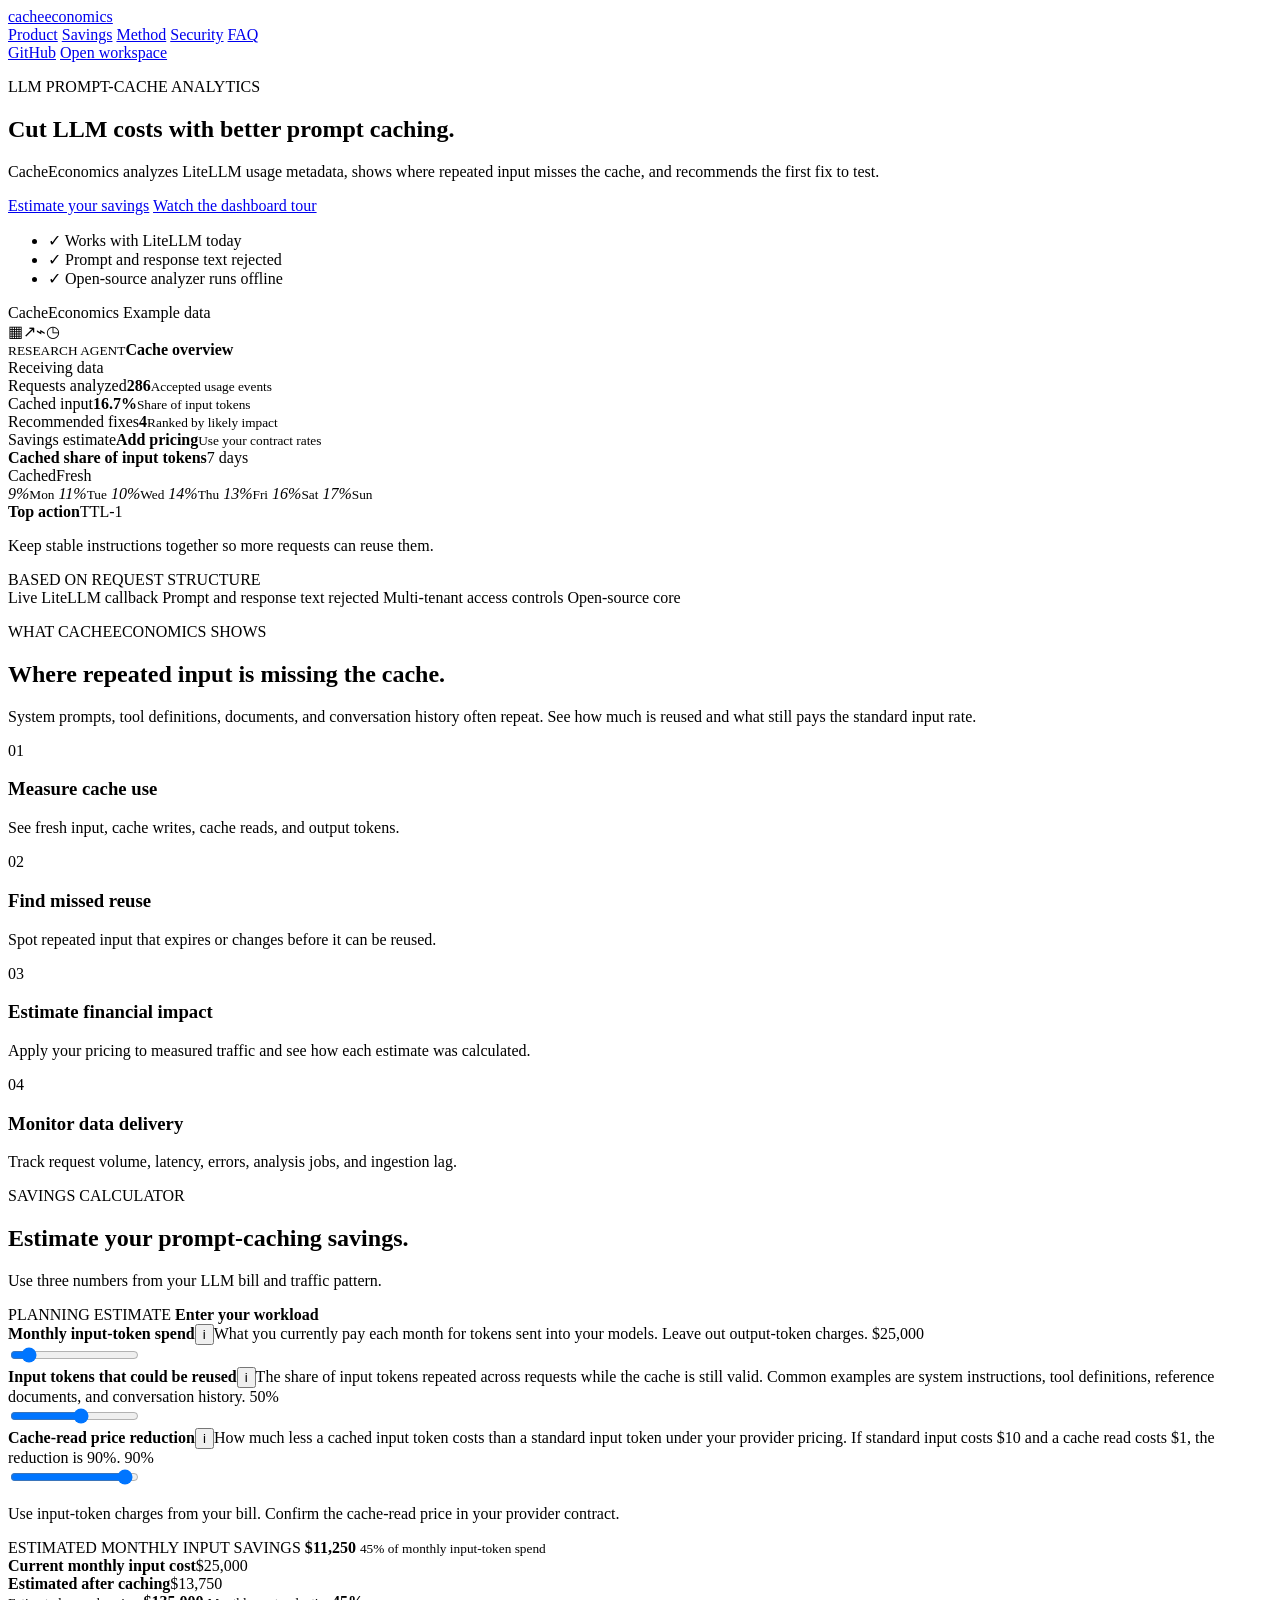
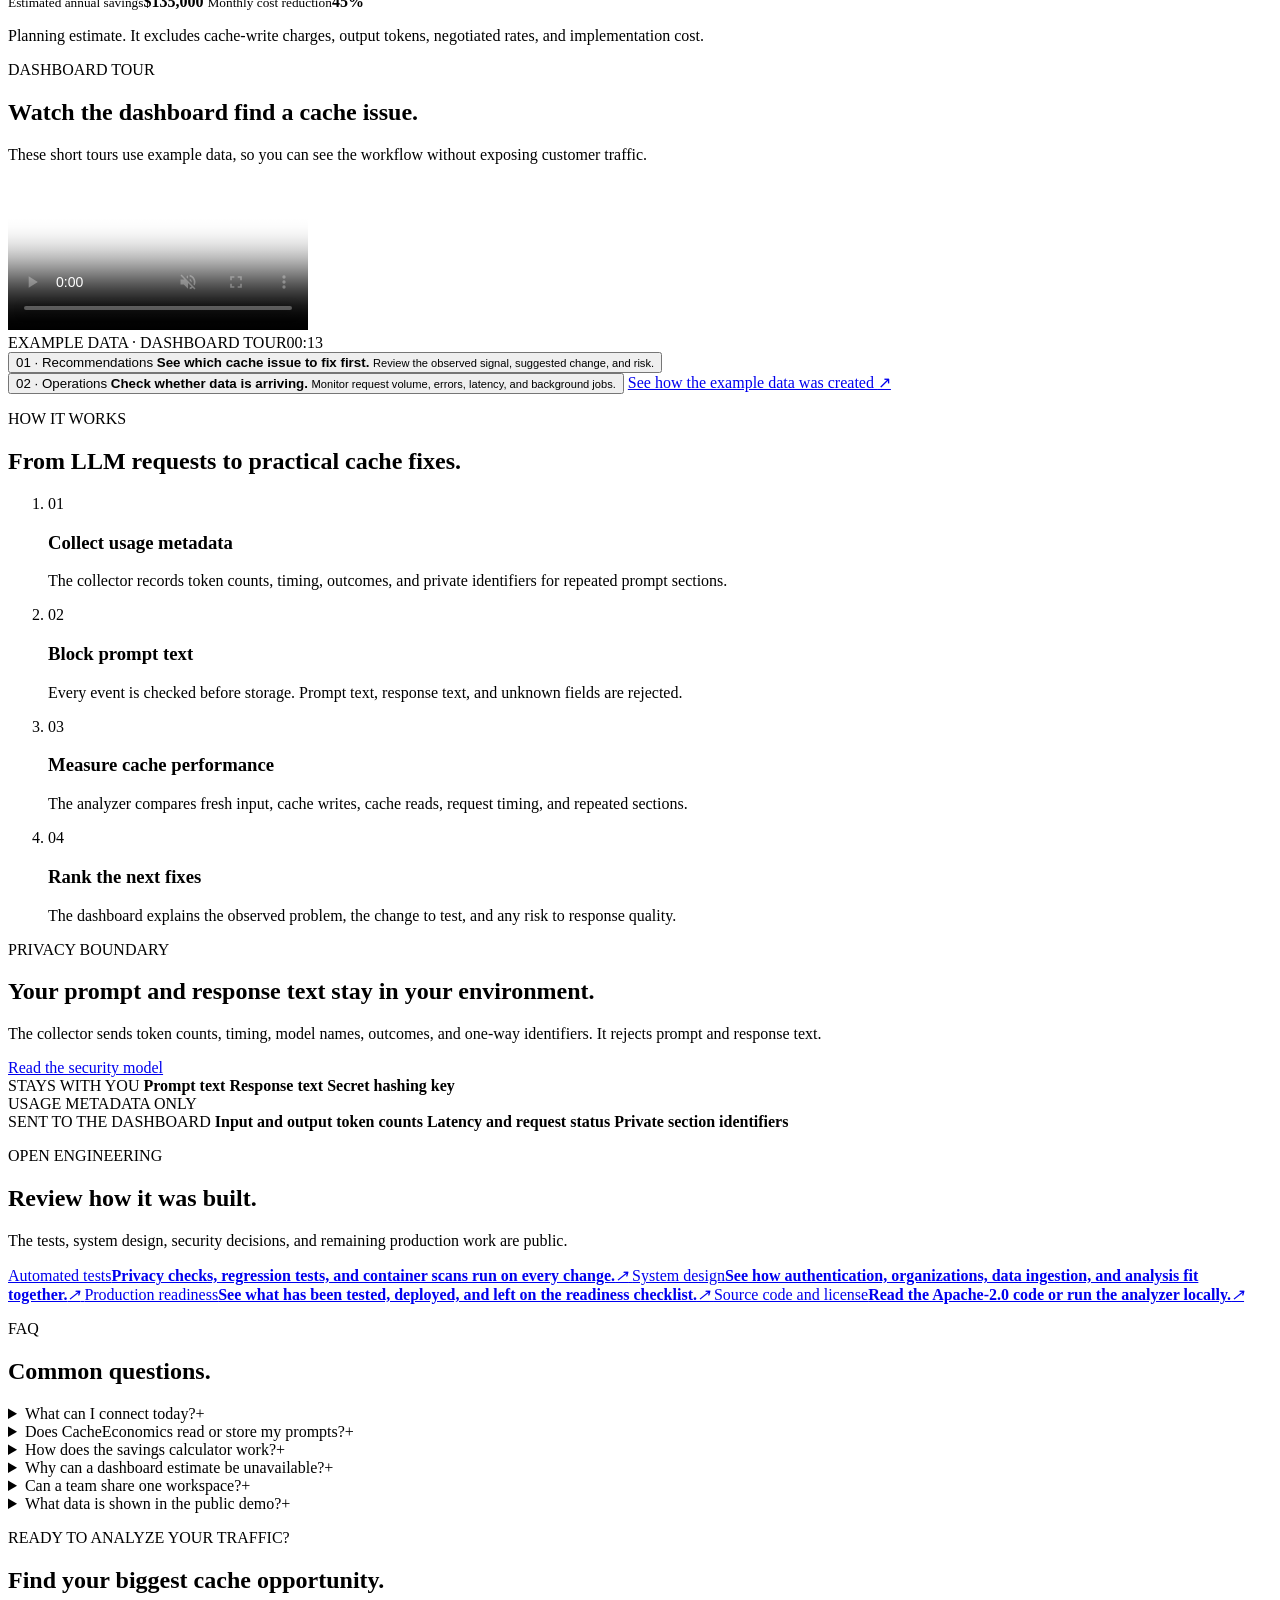
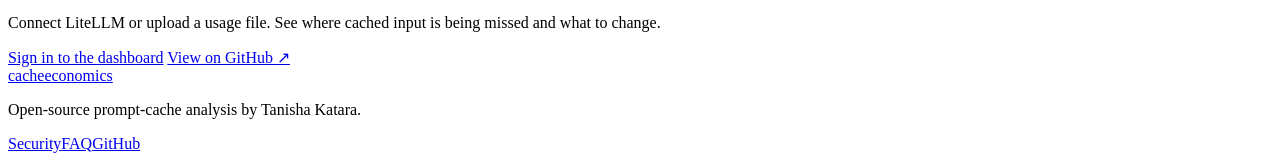
==== commit 94b3b562: "Make dashboard preview clearly populated" ====
--- a/apps/dashboard/index.html
+++ b/apps/dashboard/index.html
@@ -83,7 +83,7 @@
             <div class="preview-layout">
               <div class="preview-rail" aria-hidden="true">
                 <span class="preview-rail-logo"></span>
-                <span class="is-active"></span><span></span><span></span><span></span>
+                <span class="is-active">▦</span><span>↗</span><span>⌁</span><span>◷</span>
               </div>
               <div class="preview-main">
                 <div class="preview-heading">
@@ -94,14 +94,20 @@
                   <div><span>Requests analyzed</span><strong>286</strong><small>Accepted usage events</small></div>
                   <div><span>Cached input</span><strong>16.7%</strong><small>Share of input tokens</small></div>
                   <div><span>Recommended fixes</span><strong>4</strong><small>Ranked by likely impact</small></div>
-                  <div class="withheld"><span>Estimated savings</span><strong>Not available</strong><small>No pricing data supplied</small></div>
+                  <div class="pricing-needed"><span>Savings estimate</span><strong>Add pricing</strong><small>Use your contract rates</small></div>
                 </div>
                 <div class="preview-lower">
                   <div class="preview-chart">
-                    <div class="preview-card-title"><strong>Requests analyzed</strong><span>Last 7 days</span></div>
-                    <div class="bar-chart" aria-hidden="true">
-                      <i></i><i></i><i></i><i></i><i></i><i></i>
-                      <i></i><i></i><i></i><i></i><i></i><i></i>
+                    <div class="preview-card-title"><strong>Cached share of input tokens</strong><span>7 days</span></div>
+                    <div class="token-legend" aria-hidden="true"><span class="is-cached">Cached</span><span>Fresh</span></div>
+                    <div class="token-chart" aria-label="Cached input increased from 9 percent on Monday to 17 percent on Sunday">
+                      <span><em>9%</em><i><b></b></i><small>Mon</small></span>
+                      <span><em>11%</em><i><b></b></i><small>Tue</small></span>
+                      <span><em>10%</em><i><b></b></i><small>Wed</small></span>
+                      <span><em>14%</em><i><b></b></i><small>Thu</small></span>
+                      <span><em>13%</em><i><b></b></i><small>Fri</small></span>
+                      <span><em>16%</em><i><b></b></i><small>Sat</small></span>
+                      <span><em>17%</em><i><b></b></i><small>Sun</small></span>
                     </div>
                   </div>
                   <div class="preview-finding">
@@ -113,9 +119,6 @@
               </div>
             </div>
           </div>
-          <p class="preview-caption">
-            Dashboard preview with example data. No customer traffic is shown.
-          </p>
         </div>
       </section>
 
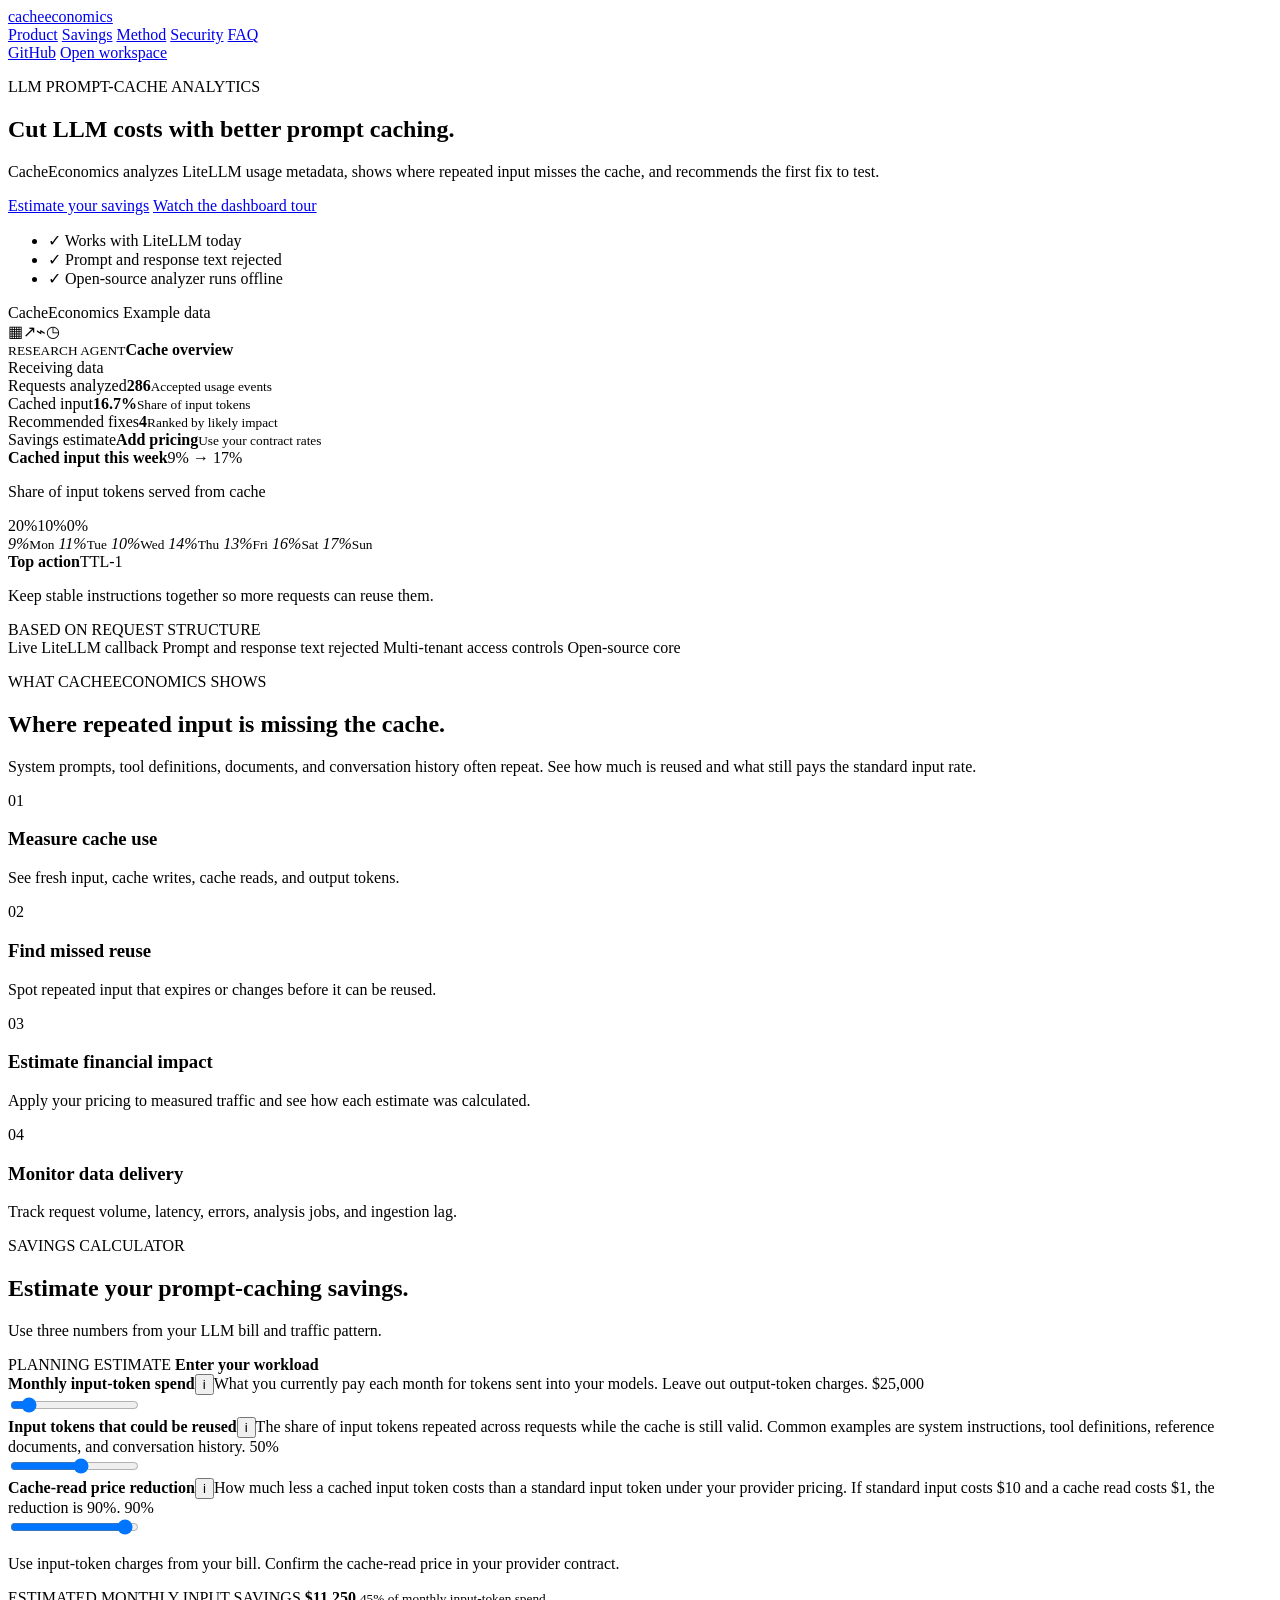
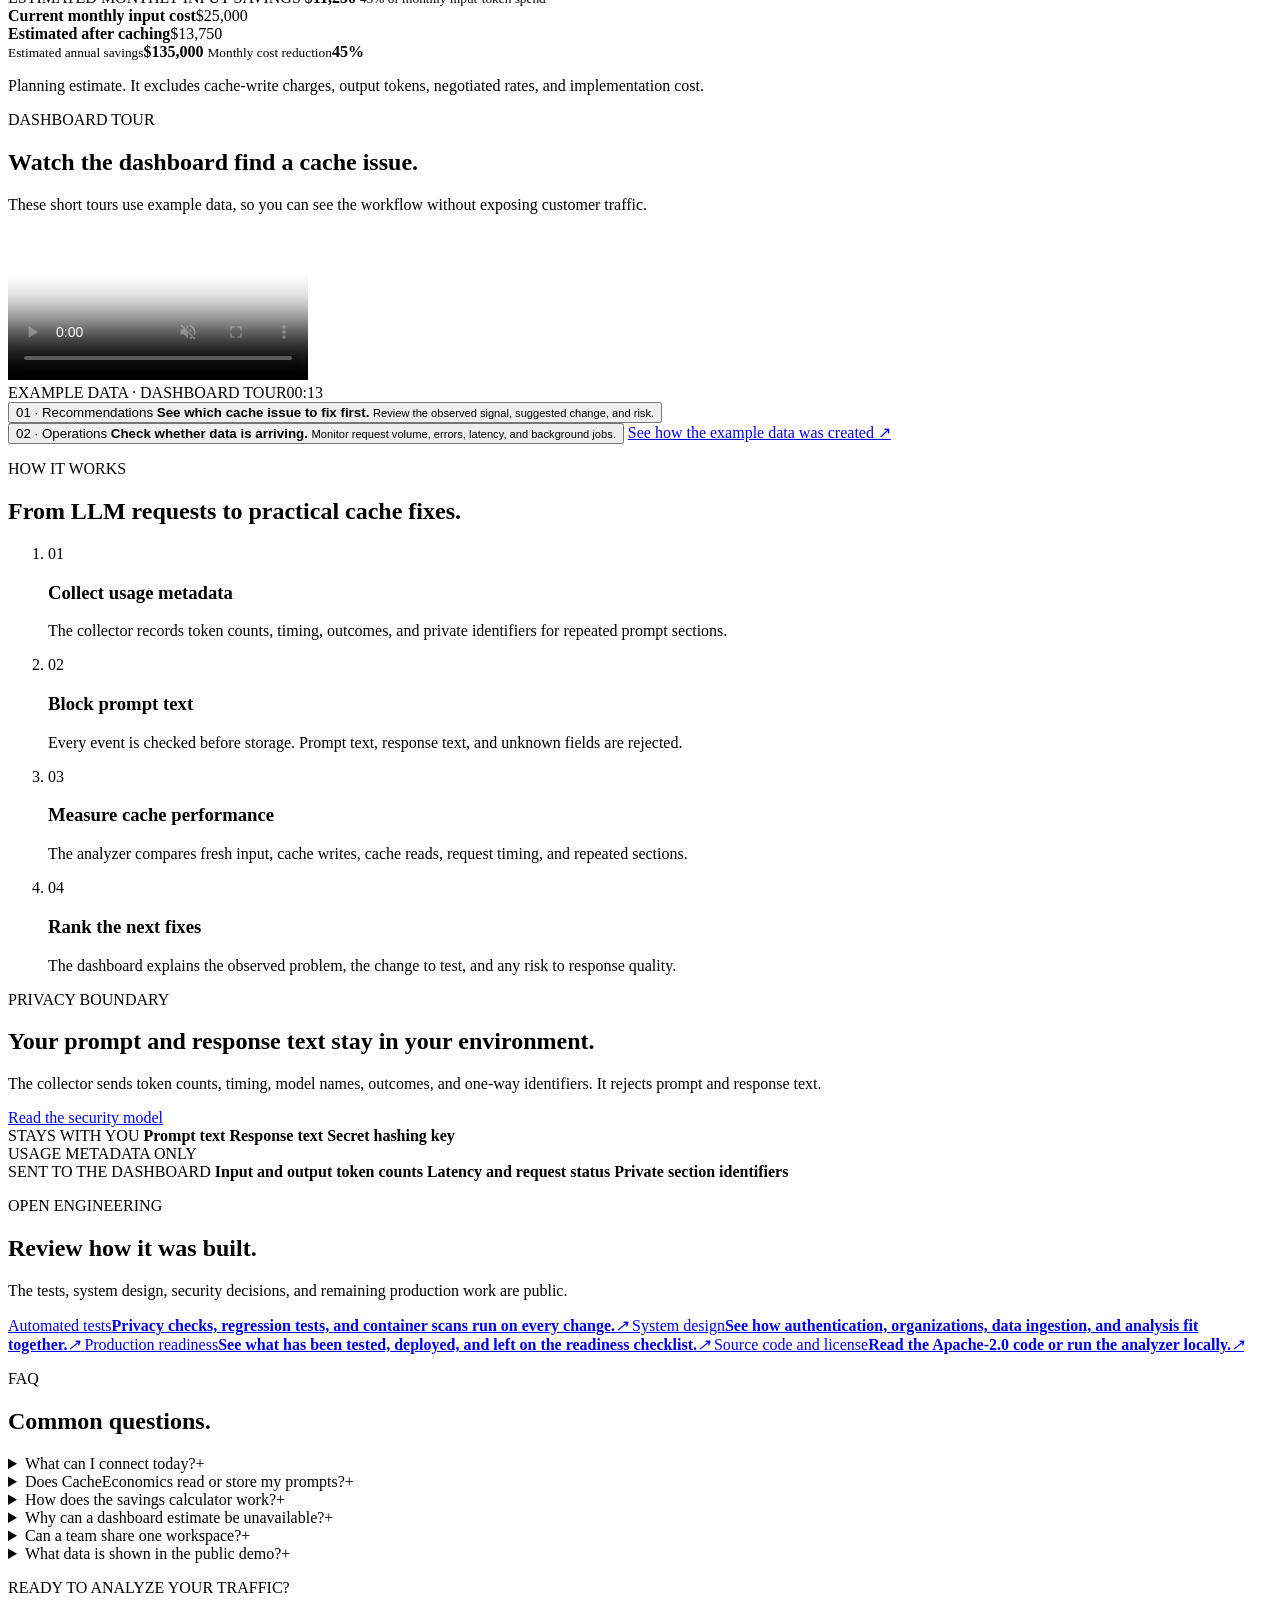
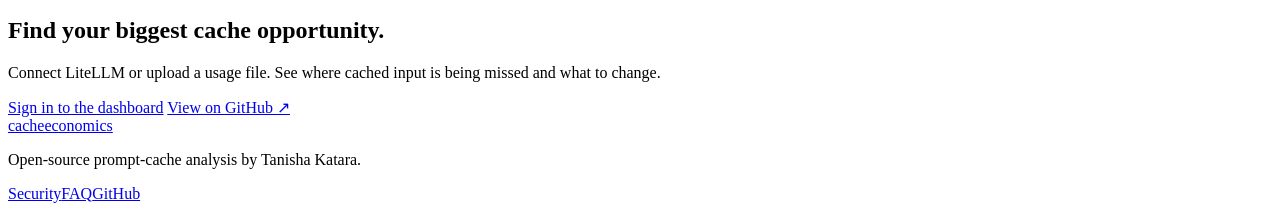
==== commit 0c70d8bb: "Make cache trend unmistakably visible" ====
--- a/apps/dashboard/index.html
+++ b/apps/dashboard/index.html
@@ -98,16 +98,19 @@
                 </div>
                 <div class="preview-lower">
                   <div class="preview-chart">
-                    <div class="preview-card-title"><strong>Cached share of input tokens</strong><span>7 days</span></div>
-                    <div class="token-legend" aria-hidden="true"><span class="is-cached">Cached</span><span>Fresh</span></div>
+                    <div class="preview-card-title"><strong>Cached input this week</strong><span>9% → 17%</span></div>
+                    <p class="preview-chart-note">Share of input tokens served from cache</p>
                     <div class="token-chart" aria-label="Cached input increased from 9 percent on Monday to 17 percent on Sunday">
-                      <span><em>9%</em><i><b></b></i><small>Mon</small></span>
-                      <span><em>11%</em><i><b></b></i><small>Tue</small></span>
-                      <span><em>10%</em><i><b></b></i><small>Wed</small></span>
-                      <span><em>14%</em><i><b></b></i><small>Thu</small></span>
-                      <span><em>13%</em><i><b></b></i><small>Fri</small></span>
-                      <span><em>16%</em><i><b></b></i><small>Sat</small></span>
-                      <span><em>17%</em><i><b></b></i><small>Sun</small></span>
+                      <div class="token-scale" aria-hidden="true"><span>20%</span><span>10%</span><span>0%</span></div>
+                      <div class="token-bars">
+                        <span><em>9%</em><i><b></b></i><small>Mon</small></span>
+                        <span><em>11%</em><i><b></b></i><small>Tue</small></span>
+                        <span><em>10%</em><i><b></b></i><small>Wed</small></span>
+                        <span><em>14%</em><i><b></b></i><small>Thu</small></span>
+                        <span><em>13%</em><i><b></b></i><small>Fri</small></span>
+                        <span><em>16%</em><i><b></b></i><small>Sat</small></span>
+                        <span><em>17%</em><i><b></b></i><small>Sun</small></span>
+                      </div>
                     </div>
                   </div>
                   <div class="preview-finding">
